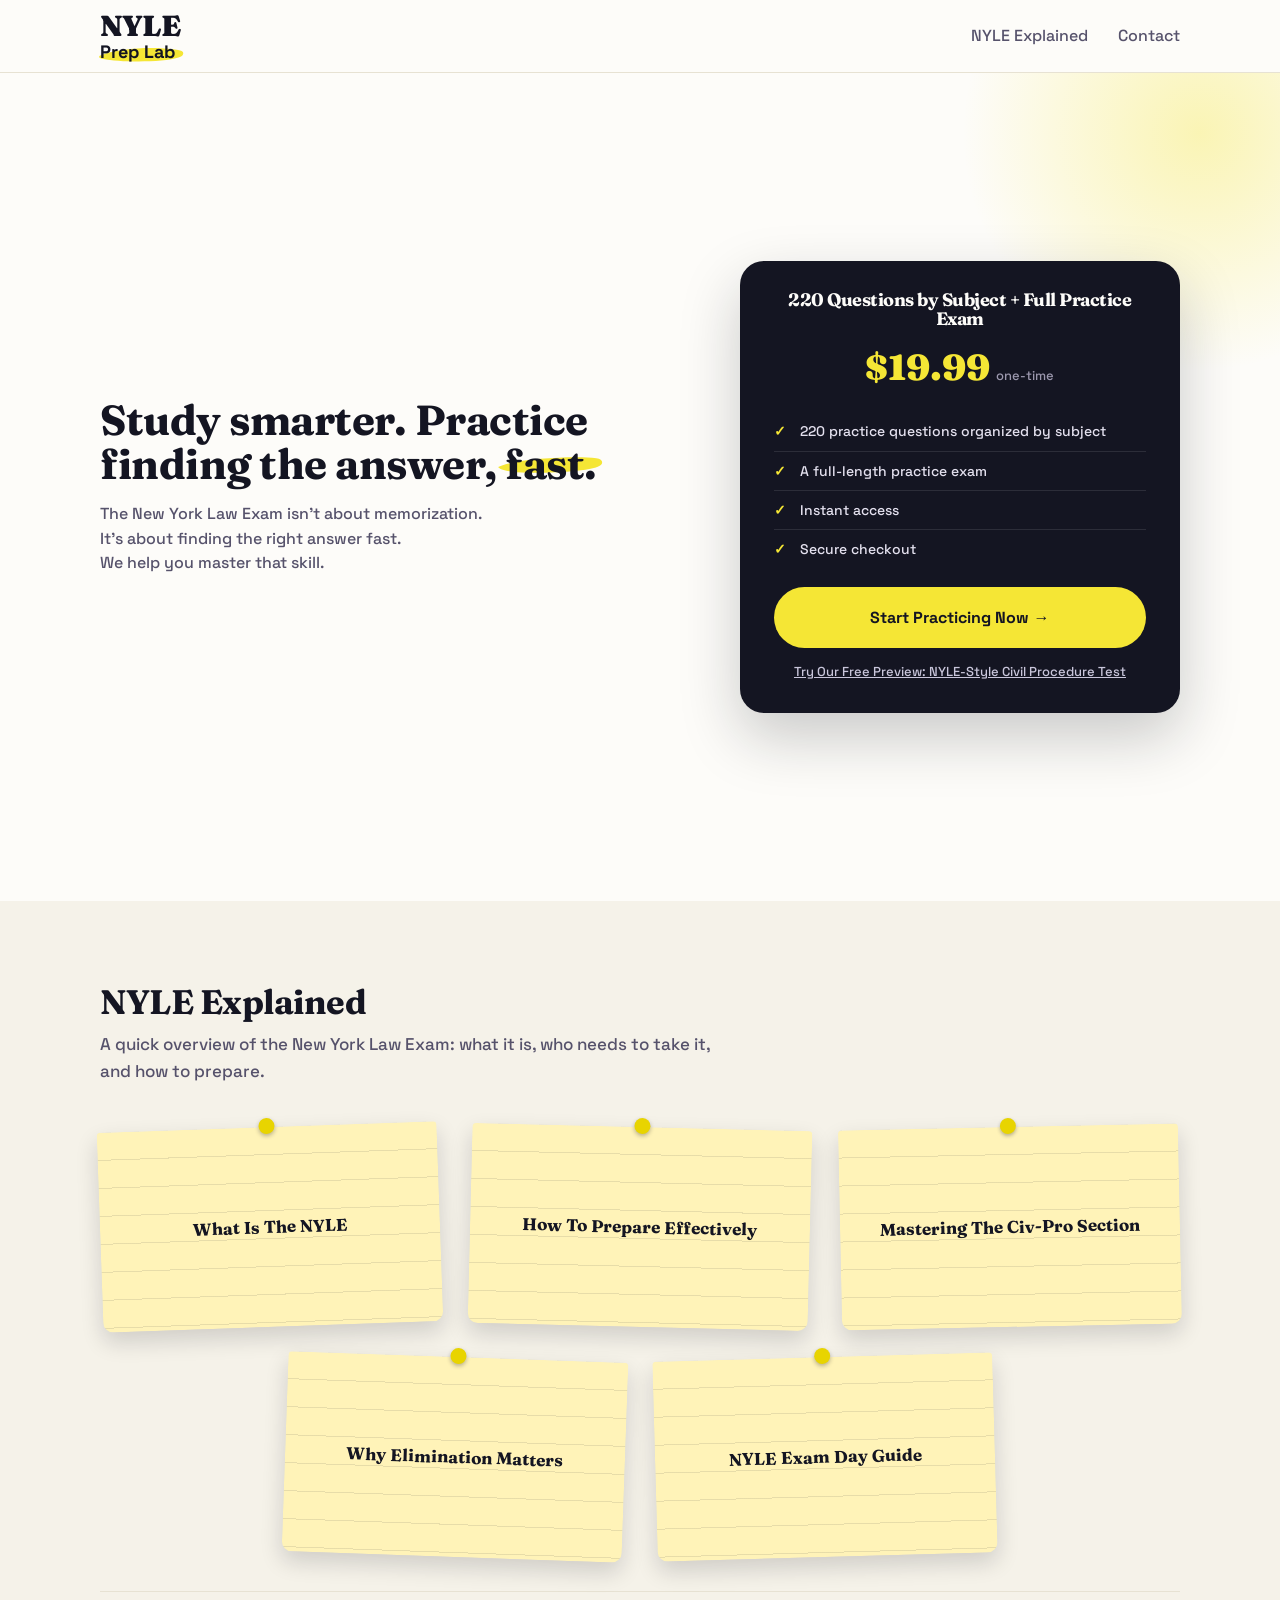
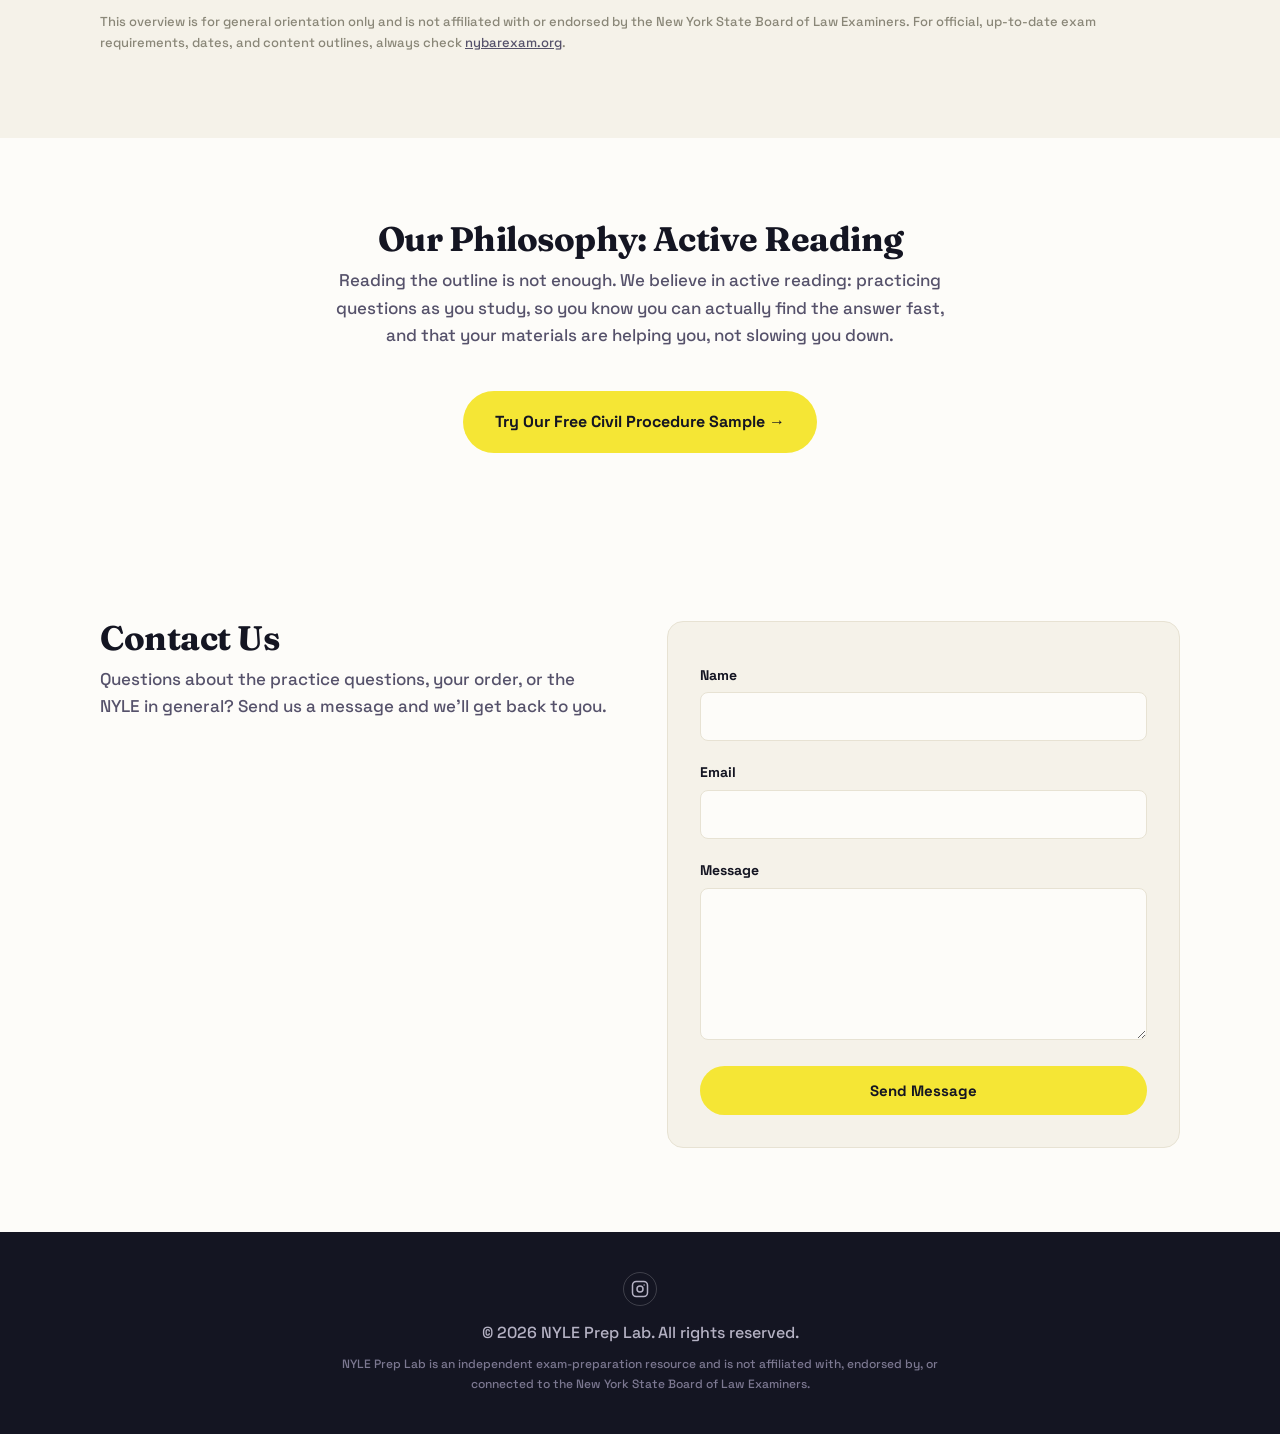
==== index.html @ 38f89b3c "Rework practice questions teaser copy around active reading philosophy Co-Authored-By: Claude Sonnet" ====
<!DOCTYPE html>
<html lang="en">
<head>
<!-- Google tag (gtag.js) -->
<script async src="https://www.googletagmanager.com/gtag/js?id=G-0J8TV4LNTQ"></script>
<script>
  window.dataLayer = window.dataLayer || [];
  function gtag(){dataLayer.push(arguments);}
  gtag('js', new Date());

  gtag('config', 'G-0J8TV4LNTQ');
</script>
<meta charset="UTF-8">
<meta name="viewport" content="width=device-width, initial-scale=1.0">
<title>NYLE Prep Lab | New York Law Exam Practice Questions</title>
<meta name="description" content="NYLE Prep Lab helps you pass the New York Law Exam (NYLE) with 220+ practice questions organized by subject, a full timed practice exam, and clear explanations for every answer.">
<link rel="canonical" href="https://nylepreplab.com/">

<!-- Open Graph -->
<meta property="og:type" content="website">
<meta property="og:title" content="NYLE Prep Lab | New York Law Exam Practice Questions">
<meta property="og:description" content="220+ NYLE practice questions organized by subject, plus a full timed practice exam. Instant access, lifetime updates.">
<meta property="og:url" content="https://nylepreplab.com/">
<meta property="og:image" content="https://nylepreplab.com/assets/brand/instagram-profile.png">

<link rel="icon" type="image/png" href="assets/brand/favicon-512.png">

<link rel="stylesheet" href="css/style.css?v=3">

<script type="application/ld+json">
{
  "@context": "https://schema.org",
  "@type": "Product",
  "name": "NYLE Prep Lab — 220 Questions by Subject + Full Practice Exam",
  "description": "220+ New York Law Exam (NYLE) practice questions organized by subject, plus a full-length timed practice exam with explanations.",
  "brand": { "@type": "Brand", "name": "NYLE Prep Lab" },
  "offers": {
    "@type": "Offer",
    "priceCurrency": "USD",
    "price": "19.99",
    "availability": "https://schema.org/InStock",
    "url": "https://payhip.com/b/jAn7y"
  }
}
</script>
</head>
<body>

<header class="site-header">
  <div class="container nav-inner">
    <a href="#top" class="brand">
      <span class="brand-nyle">NYLE</span>
      <span class="brand-prep-wrap">
        <svg class="brand-highlight" width="92" height="26" viewBox="0 0 56 16" aria-hidden="true">
          <path d="M2,9 C14,4 40,3 52,6 C54,6.5 54,9 51,10 C40,13.5 14,13 4,11 C2,10.5 1,10 2,9 Z" fill="#F5E635"/>
        </svg>
        <span class="brand-prep">Prep Lab</span>
      </span>
    </a>
    <nav class="main-nav" id="mainNav">
      <a href="#nyle-explained">NYLE Explained</a>
      <a href="#contact">Contact</a>
    </nav>
    <button class="nav-toggle" id="navToggle" aria-label="Toggle menu" aria-expanded="false">
      <span></span><span></span><span></span>
    </button>
  </div>
</header>

<main id="top">

  <!-- HERO + PRICING -->
  <section class="hero">
    <div class="container hero-grid">
      <div class="hero-copy">
        <h1>Study smarter. Practice finding the answer,
          <span class="hl-wrap">
            <svg class="hl-svg" viewBox="0 0 340 66" aria-hidden="true"><path d="M4,48 C60,20 250,12 314,20 C332,22 336,32 330,40 C314,60 180,68 96,66 C50,65 8,58 4,48 Z" fill="#F5E635" opacity="1"/></svg>
            <span class="hl-text">fast.</span>
          </span>
        </h1>
        <p class="hero-sub">The New York Law Exam isn&rsquo;t about memorization.<br>
          It&rsquo;s about finding the right answer fast.<br>
          We help you master that skill.</p>
      </div>

      <div class="pricing-card">
        <div class="pricing-header">
          <h3>220 Questions by Subject + Full Practice Exam</h3>
          <div class="price"><span class="price-amount">$19.99</span><span class="price-note">one-time</span></div>
        </div>
        <ul class="pricing-features">
          <li>220 practice questions organized by subject</li>
          <li>A full-length practice exam</li>
          <li>Instant access</li>
          <li>Secure checkout</li>
        </ul>
        <a href="https://payhip.com/order?link=jAn7y" target="_blank" rel="noopener" class="btn btn-primary btn-lg btn-block">Start Practicing Now &rarr;</a>
        <a href="https://payhip.com/order?link=jAn7y&free_preview_mode=1" target="_blank" rel="noopener" class="pricing-preview-link">Try Our Free Preview: NYLE-Style Civil Procedure Test</a>
      </div>
    </div>
  </section>

  <!-- NYLE EXPLAINED -->
  <section id="nyle-explained" class="section section-alt">
    <div class="container">
      <h2>NYLE Explained</h2>
      <p class="section-lead">A quick overview of the New York Law Exam: what it is, who needs to take it, and how to prepare.</p>

      <div class="sticky-notes-grid">
        <a href="nyle-registration.html" class="sticky-note"><span class="sticky-note-text">What Is The NYLE</span></a>
        <a href="nyle-study-strategy.html" class="sticky-note"><span class="sticky-note-text">How To Prepare Effectively</span></a>
        <a href="nyle-civil-procedure.html" class="sticky-note"><span class="sticky-note-text">Mastering The Civ-Pro Section</span></a>
        <a href="nyle-elimination-strategy.html" class="sticky-note"><span class="sticky-note-text">Why Elimination Matters</span></a>
        <a href="nyle-exam-day-guide.html" class="sticky-note"><span class="sticky-note-text">NYLE Exam Day Guide</span></a>
      </div>

      <p class="explain-disclaimer">This overview is for general orientation only and is not affiliated with or endorsed by the New York State Board of Law Examiners. For official, up-to-date exam requirements, dates, and content outlines, always check <a href="https://www.nybarexam.org/" target="_blank" rel="noopener">nybarexam.org</a>.</p>
    </div>
  </section>

  <!-- PRACTICE QUESTIONS TEASER -->
  <section id="practice" class="section">
    <div class="container practice-teaser">
      <h2>Our Philosophy: Active Reading</h2>
      <p class="section-lead">Reading the outline is not enough. We believe in active reading: practicing questions as you study, so you know you can actually find the answer fast, and that your materials are helping you, not slowing you down.</p>
      <a href="nyle-civil-procedure-practice-questions.html" class="btn btn-primary btn-lg">Try Our Free Civil Procedure Sample &rarr;</a>
    </div>
  </section>

  <!-- CONTACT -->
  <section id="contact" class="section">
    <div class="container contact-inner">
      <div>
        <h2>Contact Us</h2>
        <p class="section-lead">Questions about the practice questions, your order, or the NYLE in general? Send us a message and we'll get back to you.</p>
      </div>

      <form id="contactForm" class="contact-form" action="https://formspree.io/f/xvkgvvov" method="POST">
        <input type="hidden" name="_subject" value="New message from NYLE Prep Lab website">
        <label for="name">Name</label>
        <input type="text" id="name" name="name" required>

        <label for="email">Email</label>
        <input type="email" id="email" name="email" required>

        <label for="message">Message</label>
        <textarea id="message" name="message" rows="5" required></textarea>

        <button type="submit" class="btn btn-primary btn-block">Send Message</button>
        <p id="formStatus" class="form-status" hidden></p>
      </form>
    </div>
  </section>

</main>

<footer class="site-footer">
  <div class="container footer-inner">
    <a href="https://www.instagram.com/nylepreplab/" target="_blank" rel="noopener" class="footer-social" aria-label="NYLE Prep Lab on Instagram">
      <svg width="18" height="18" viewBox="0 0 24 24" fill="none" stroke="currentColor" stroke-width="2" stroke-linecap="round" stroke-linejoin="round">
        <rect x="2" y="2" width="20" height="20" rx="5"/>
        <circle cx="12" cy="12" r="4"/>
        <circle cx="17.5" cy="6.5" r="1" fill="currentColor" stroke="none"/>
      </svg>
    </a>
    <p>&copy; <span id="year"></span> NYLE Prep Lab. All rights reserved.</p>
    <p class="footer-disclaimer">NYLE Prep Lab is an independent exam-preparation resource and is not affiliated with, endorsed by, or connected to the New York State Board of Law Examiners.</p>
  </div>
</footer>

<script src="js/main.js?v=3"></script>
</body>
</html>
---- css/style.css ----
@font-face {
  font-family: 'Fraunces';
  font-weight: 600 900;
  font-style: normal;
  font-display: swap;
  src: url('../assets/brand/FrauncesCompact.woff2') format('woff2');
}
@font-face {
  font-family: 'Space Grotesk';
  font-weight: 500 700;
  font-style: normal;
  font-display: swap;
  src: url('../assets/brand/SpaceGrotesk.woff2') format('woff2');
}

:root {
  --ink: #141522;
  --ink-soft: #56526B;
  --ink-faint: #8A8778;
  --cream: #FDFCF9;
  --cream-deep: #F5F2E9;
  --amber: #F5E635;
  --amber-deep: #E8D400;
  --border: #E7E2D3;
  --radius: 16px;
  --max-width: 1120px;
}

* { margin: 0; padding: 0; box-sizing: border-box; }

html { scroll-behavior: smooth; }

body {
  font-family: 'Space Grotesk', -apple-system, BlinkMacSystemFont, sans-serif;
  font-weight: 500;
  color: var(--ink);
  background: var(--cream);
  line-height: 1.6;
}

.container {
  max-width: var(--max-width);
  margin: 0 auto;
  padding: 0 20px;
}

h1, h2, h3 {
  font-family: 'Fraunces', serif;
  font-weight: 700;
  color: var(--ink);
  line-height: 1.05;
  letter-spacing: -0.5px;
}
h2 { font-size: 34px; margin-bottom: 10px; }
h3 { font-size: 19px; margin-bottom: 10px; font-weight: 700; }

a { color: var(--ink); text-decoration: none; }

/* ---------- Highlighter accent ---------- */
.hl-wrap { position: relative; display: inline-block; }
.hl-svg { position: absolute; left: -8px; right: -8px; top: -4px; width: calc(100% + 16px); height: 110%; z-index: 1; }
.hl-text { position: relative; z-index: 2; }

/* ---------- Buttons ---------- */
.btn {
  display: inline-block;
  padding: 13px 24px;
  border-radius: 999px;
  font-family: 'Space Grotesk', sans-serif;
  font-weight: 700;
  font-size: 15px;
  cursor: pointer;
  border: 2px solid transparent;
  text-decoration: none !important;
}
.btn-primary { background: var(--amber); color: var(--ink); }
.btn-primary:hover { background: var(--amber-deep); }
.btn-ghost { background: transparent; color: var(--ink); border-color: var(--ink); }
.btn-ghost:hover { background: var(--ink); color: var(--cream); }
.btn-lg { padding: 16px 30px; font-size: 16px; }
.btn-block { display: block; width: 100%; text-align: center; }

/* ---------- Header ---------- */
.site-header {
  position: sticky;
  top: 0;
  background: rgba(253, 252, 249, 0.9);
  backdrop-filter: blur(8px);
  border-bottom: 1px solid var(--border);
  z-index: 100;
}
.nav-inner {
  display: flex;
  align-items: center;
  justify-content: space-between;
  height: 72px;
  gap: 20px;
}
.brand { display: flex; flex-direction: column; align-items: flex-start; line-height: 1; gap: 3px; }
.brand-nyle {
  font-family: 'Fraunces', serif;
  font-weight: 900;
  font-size: 29px;
  letter-spacing: -0.5px;
  color: var(--ink);
}
.brand-prep-wrap { position: relative; display: inline-block; }
.brand-highlight { position: absolute; left: -4px; bottom: -6px; z-index: 1; }
.brand-prep {
  font-family: 'Space Grotesk', sans-serif;
  font-weight: 700;
  font-size: 18px;
  color: var(--ink);
  position: relative;
  z-index: 2;
}
.main-nav {
  display: flex;
  gap: 30px;
  margin-left: auto;
}
.main-nav a { font-weight: 500; color: var(--ink-soft); }
.main-nav a:hover { color: var(--ink); }
.nav-toggle {
  display: none;
  flex-direction: column;
  gap: 5px;
  background: none;
  border: none;
  cursor: pointer;
  padding: 6px;
}
.nav-toggle span { width: 24px; height: 2px; background: var(--ink); display: block; }

/* ---------- Hero ---------- */
.hero {
  min-height: calc(100vh - 72px);
  display: flex;
  align-items: center;
  padding: 32px 0;
  position: relative;
  overflow: hidden;
}
.hero::before {
  content: "";
  position: absolute;
  top: -180px;
  right: -160px;
  width: 480px;
  height: 480px;
  border-radius: 50%;
  background: radial-gradient(circle, rgba(245,230,53,0.35) 0%, rgba(245,230,53,0) 70%);
  pointer-events: none;
}
.hero > .container {
  width: 100%;
}
.hero-grid {
  display: grid;
  grid-template-columns: 1.05fr 0.95fr;
  gap: 56px;
  align-items: center;
  position: relative;
}
.hero h1 {
  font-size: 42px;
  margin: 0 0 16px;
}
.hero-sub {
  color: var(--ink-soft);
  font-size: 16px;
  line-height: 1.55;
  max-width: 480px;
}

/* ---------- Sections ---------- */
.section { padding: 84px 0; }
.section-alt { background: var(--cream-deep); }
.section-lead {
  color: var(--ink-soft);
  font-size: 17px;
  max-width: 640px;
  margin-bottom: 42px;
}

/* ---------- NYLE Explained: sticky notes ---------- */
.sticky-notes-grid {
  display: flex;
  flex-wrap: wrap;
  justify-content: center;
  gap: 30px;
  margin-bottom: 8px;
}
.sticky-note {
  display: flex;
  align-items: center;
  justify-content: center;
  text-align: center;
  flex: 0 1 340px;
  max-width: 340px;
  min-height: 200px;
  padding: 30px 22px;
  border-radius: 4px 4px 10px 10px;
  background-color: #FFF3B8;
  background-image: repeating-linear-gradient(
    to bottom,
    transparent 0,
    transparent 27px,
    rgba(20, 21, 34, 0.1) 27px,
    rgba(20, 21, 34, 0.1) 28px
  );
  box-shadow: 0 10px 22px rgba(20, 21, 34, 0.16);
  position: relative;
  transition: transform 0.15s ease, box-shadow 0.15s ease;
}
.sticky-note::before {
  content: "";
  position: absolute;
  top: -9px;
  left: 50%;
  transform: translateX(-50%);
  width: 16px;
  height: 16px;
  border-radius: 50%;
  background: var(--amber-deep);
  box-shadow: 0 2px 4px rgba(20, 21, 34, 0.3);
}
.sticky-note:nth-child(1) { transform: rotate(-2deg); }
.sticky-note:nth-child(2) { transform: rotate(1.4deg); }
.sticky-note:nth-child(3) { transform: rotate(-1.2deg); }
.sticky-note:nth-child(4) { transform: rotate(2deg); }
.sticky-note:nth-child(5) { transform: rotate(-1.6deg); }
.sticky-note:hover {
  transform: translateY(-4px) rotate(0deg);
  box-shadow: 0 16px 30px rgba(20, 21, 34, 0.22);
}
.sticky-note-text {
  font-family: 'Fraunces', serif;
  font-weight: 700;
  font-size: 17px;
  line-height: 1.35;
  color: var(--ink);
  position: relative;
  z-index: 2;
}
.explain-disclaimer {
  margin-top: 34px;
  font-size: 13px;
  color: var(--ink-faint);
  border-top: 1px solid var(--border);
  padding-top: 20px;
}
.explain-disclaimer a { color: var(--ink-soft); text-decoration: underline; }

/* ---------- Pricing ---------- */
.pricing-card {
  max-width: 440px;
  margin: 0 0 0 auto;
  background: var(--ink);
  color: var(--cream);
  border-radius: 24px;
  padding: 30px 34px;
  box-shadow: 0 24px 60px rgba(20, 21, 34, 0.22);
}
.pricing-header { text-align: center; margin-bottom: 16px; }
.pricing-header h3 { color: var(--cream); font-size: 18px; }
.price { margin-top: 8px; }
.price-amount { font-family: 'Fraunces', serif; font-weight: 900; font-size: 36px; color: var(--amber); }
.price-note { color: #9C98AE; margin-left: 6px; font-size: 13px; }
.pricing-features { list-style: none; margin-bottom: 18px; }
.pricing-features li {
  padding: 8px 0 8px 26px;
  position: relative;
  border-bottom: 1px solid rgba(255,255,255,0.1);
  color: #E4E1EF;
  font-size: 14px;
}
.pricing-features li:last-child { border-bottom: none; }
.pricing-features li::before {
  content: "\2713";
  position: absolute;
  left: 0;
  color: var(--amber);
  font-weight: 700;
}
.pricing-note { text-align: center; color: #9C98AE; font-size: 12px; margin-top: 12px; }
.pricing-preview-link { display: block; text-align: center; color: #C9C6DB; font-size: 13px; margin-top: 14px; text-decoration: underline; }
.pricing-preview-link:hover { color: var(--amber); }

/* ---------- Contact ---------- */
.contact-inner {
  display: grid;
  grid-template-columns: 1fr 1fr;
  gap: 54px;
  align-items: start;
}
.contact-alt { margin-top: 16px; color: var(--ink-soft); }
.contact-alt a { text-decoration: underline; }
.contact-form {
  display: flex;
  flex-direction: column;
  gap: 6px;
  background: var(--cream-deep);
  padding: 32px;
  border-radius: var(--radius);
  border: 1px solid var(--border);
}
.contact-form label { font-weight: 700; font-size: 14px; margin-top: 10px; }
.contact-form input,
.contact-form textarea {
  padding: 11px 14px;
  border: 1.5px solid var(--border);
  border-radius: 8px;
  font: inherit;
  margin-bottom: 4px;
  background: var(--cream);
  color: var(--ink);
}
.contact-form input:focus,
.contact-form textarea:focus {
  outline: none;
  border-color: var(--amber-deep);
}
.contact-form button { margin-top: 16px; }
.form-status { margin-top: 12px; font-size: 14px; padding: 10px; border-radius: 8px; }
.form-status.success { background: #E9F7E5; color: #23522A; }
.form-status.error { background: #FBEAEA; color: #7A2626; }

/* ---------- Footer ---------- */
.site-footer { background: var(--ink); color: #B5B2C4; padding: 40px 0; text-align: center; }
.footer-social {
  display: inline-flex;
  align-items: center;
  justify-content: center;
  width: 34px;
  height: 34px;
  border-radius: 50%;
  color: #B5B2C4;
  border: 1px solid rgba(255,255,255,0.18);
  margin-bottom: 14px;
}
.footer-social:hover { color: var(--amber); border-color: var(--amber); }
.footer-disclaimer {
  font-size: 12px;
  color: #7C7891;
  margin-top: 10px;
  max-width: 600px;
  margin-left: auto;
  margin-right: auto;
}

/* ---------- Responsive ---------- */
@media (max-width: 900px) {
  .hero-grid { grid-template-columns: 1fr; text-align: center; }
  .hero h1 { margin-left: auto; margin-right: auto; }
  .hero-sub { max-width: 520px; margin-left: auto; margin-right: auto; }
  .pricing-card { margin: 0 auto; }
}

@media (max-width: 800px) {
  .sticky-note { flex-basis: 300px; max-width: 300px; }
  .contact-inner { grid-template-columns: 1fr; }
  .hero h1 { font-size: 38px; }
}

@media (max-width: 480px) {
  .sticky-note { flex-basis: 100%; max-width: 100%; }
}

@media (max-width: 680px) {
  .main-nav {
    position: absolute;
    top: 72px;
    left: 0;
    right: 0;
    background: var(--cream);
    border-bottom: 1px solid var(--border);
    flex-direction: column;
    padding: 16px 20px;
    display: none;
    gap: 14px;
  }
  .main-nav.open { display: flex; }
  .nav-toggle { display: flex; }
  .hero { padding: 40px 0 48px; }
  .hero h1 { font-size: 32px; margin-bottom: 14px; }
  .hero-sub { font-size: 15.5px; line-height: 1.5; max-width: 100%; }
  .section { padding: 56px 0; }
  .pricing-card { padding: 30px 26px; }
  .pricing-header { margin-bottom: 16px; }
  .pricing-header h3 { font-size: 17px; }
  .price-amount { font-size: 34px; }
  .pricing-features { margin-bottom: 20px; }
  .pricing-features li { padding: 9px 0 9px 26px; font-size: 14px; }
}

/* ---------- Article pages ---------- */
.article-back {
  display: inline-block;
  font-size: 14px;
  font-weight: 700;
  color: var(--ink-soft);
  margin-bottom: 20px;
}
.article-back:hover { color: var(--ink); }
.article-shell { max-width: 720px; margin: 0 auto; }
.article-shell h1 {
  font-size: 38px;
  margin-bottom: 18px;
}
.article-lead {
  font-size: 18px;
  color: var(--ink-soft);
  margin-bottom: 8px;
}
.article-shell h2 {
  font-size: 25px;
  margin-top: 42px;
  margin-bottom: 14px;
}
.article-shell h3 {
  font-size: 19px;
  margin-top: 28px;
  margin-bottom: 10px;
}
.article-shell p {
  margin-bottom: 16px;
  line-height: 1.7;
}
.article-shell ul,
.article-shell ol {
  margin: 0 0 20px;
  padding-left: 22px;
  line-height: 1.7;
}
.article-shell li { margin-bottom: 8px; }
.article-shell strong { color: var(--ink); }
.article-checklist {
  background: var(--cream-deep);
  border: 1px solid var(--border);
  border-radius: var(--radius);
  padding: 24px 28px;
  margin: 24px 0 32px;
  list-style: none;
}
.article-checklist li { padding-left: 0; }
.article-table-wrap {
  overflow-x: auto;
  margin: 0 0 24px;
}
.article-table {
  width: 100%;
  border-collapse: collapse;
  font-size: 15px;
}
.article-table th,
.article-table td {
  text-align: left;
  padding: 10px 16px;
  border-bottom: 1px solid var(--border);
}
.article-table th {
  font-family: 'Space Grotesk', sans-serif;
  font-weight: 700;
  color: var(--ink);
  background: var(--cream-deep);
}
.article-table td { color: var(--ink-soft); }
.article-cta {
  background: var(--ink);
  color: var(--cream);
  border-radius: var(--radius);
  padding: 32px;
  text-align: center;
  margin: 48px 0 8px;
}
.article-cta p {
  color: var(--cream);
  font-family: 'Fraunces', serif;
  font-weight: 700;
  font-size: 20px;
  margin-bottom: 18px;
}

@media (max-width: 680px) {
  .article-shell h1 { font-size: 30px; }
  .article-shell h2 { font-size: 21px; }
}

/* ---------- Practice questions teaser (homepage) ---------- */
.practice-teaser { text-align: center; }
.practice-teaser .section-lead { margin-left: auto; margin-right: auto; }

/* ---------- Practice questions (quiz cards) ---------- */
.quiz-intro { margin-bottom: 8px; }
.quiz-card {
  background: var(--cream-deep);
  border: 1px solid var(--border);
  border-radius: var(--radius);
  padding: 28px 30px;
  margin-bottom: 24px;
}
.quiz-number {
  display: inline-block;
  font-family: 'Space Grotesk', sans-serif;
  font-weight: 700;
  font-size: 12px;
  letter-spacing: 0.4px;
  text-transform: uppercase;
  color: var(--ink);
  background: var(--amber);
  padding: 4px 12px;
  border-radius: 999px;
  margin-bottom: 16px;
}
.quiz-prompt { line-height: 1.7; margin-bottom: 18px; }
.quiz-prompt p { margin-bottom: 12px; }
.quiz-prompt p:last-child { margin-bottom: 0; }
.quiz-choices { list-style: none; padding: 0; margin: 0 0 18px; counter-reset: choice; }
.quiz-choices li {
  position: relative;
  padding: 10px 14px 10px 42px;
  margin-bottom: 8px;
  background: var(--cream);
  border: 1px solid var(--border);
  border-radius: 10px;
  line-height: 1.55;
  counter-increment: choice;
}
.quiz-choices li::before {
  content: counter(choice, upper-alpha) ".";
  position: absolute;
  left: 14px;
  top: 10px;
  font-family: 'Fraunces', serif;
  font-weight: 700;
  color: var(--ink-soft);
}
.quiz-reveal summary {
  cursor: pointer;
  list-style: none;
  display: inline-block;
  font-family: 'Space Grotesk', sans-serif;
  font-weight: 700;
  font-size: 14px;
  color: var(--ink);
  border: 2px solid var(--ink);
  border-radius: 999px;
  padding: 9px 20px;
}
.quiz-reveal summary::-webkit-details-marker { display: none; }
.quiz-reveal summary::marker { content: ""; }
.quiz-reveal summary:hover { background: var(--ink); color: var(--cream); }
.quiz-reveal[open] summary { background: var(--ink); color: var(--cream); margin-bottom: 18px; }
.quiz-answer-box {
  border-top: 1px dashed var(--border);
  padding-top: 18px;
  margin-top: 4px;
}
.quiz-answer-box p { margin-bottom: 10px; line-height: 1.7; }
.quiz-answer-box p:last-child { margin-bottom: 0; }
.quiz-correct-letter {
  display: inline-block;
  background: var(--amber);
  padding: 1px 10px;
  border-radius: 6px;
  font-weight: 700;
}

@media (max-width: 680px) {
  .quiz-card { padding: 22px 20px; }
}
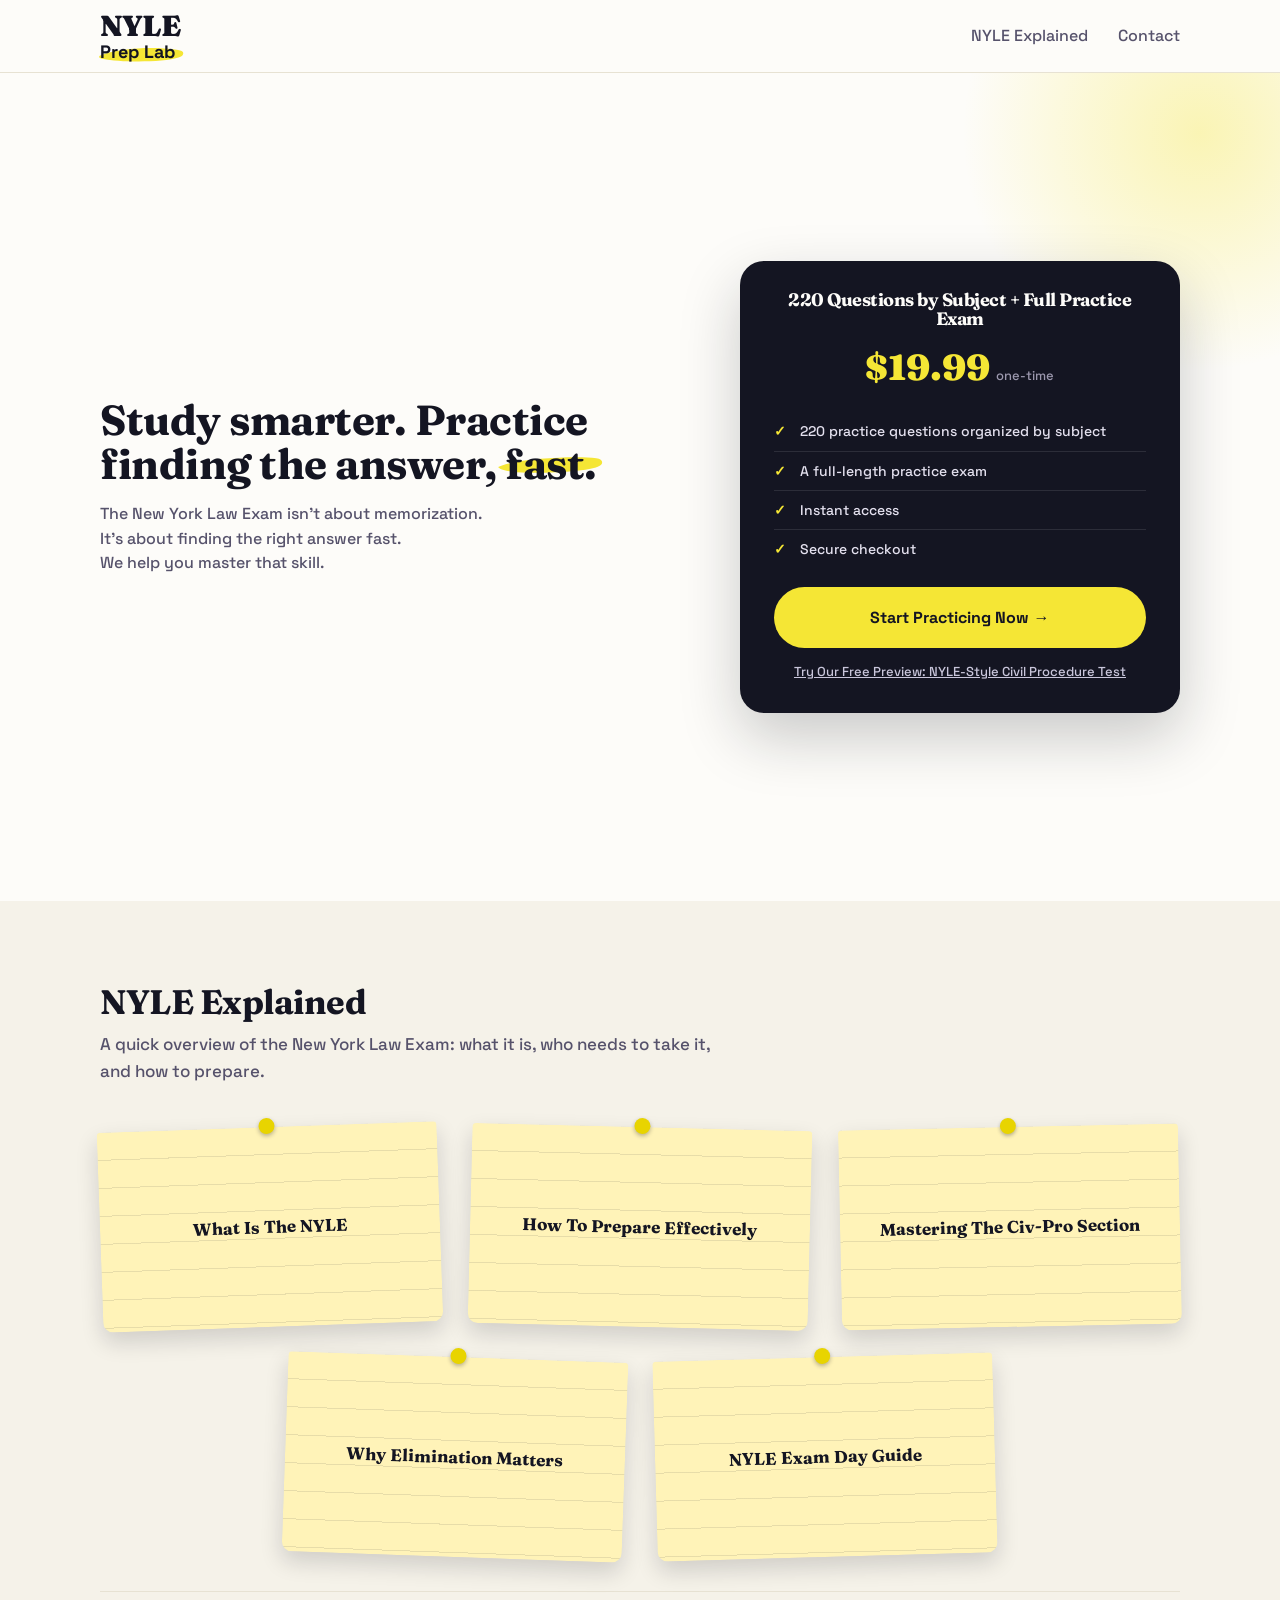
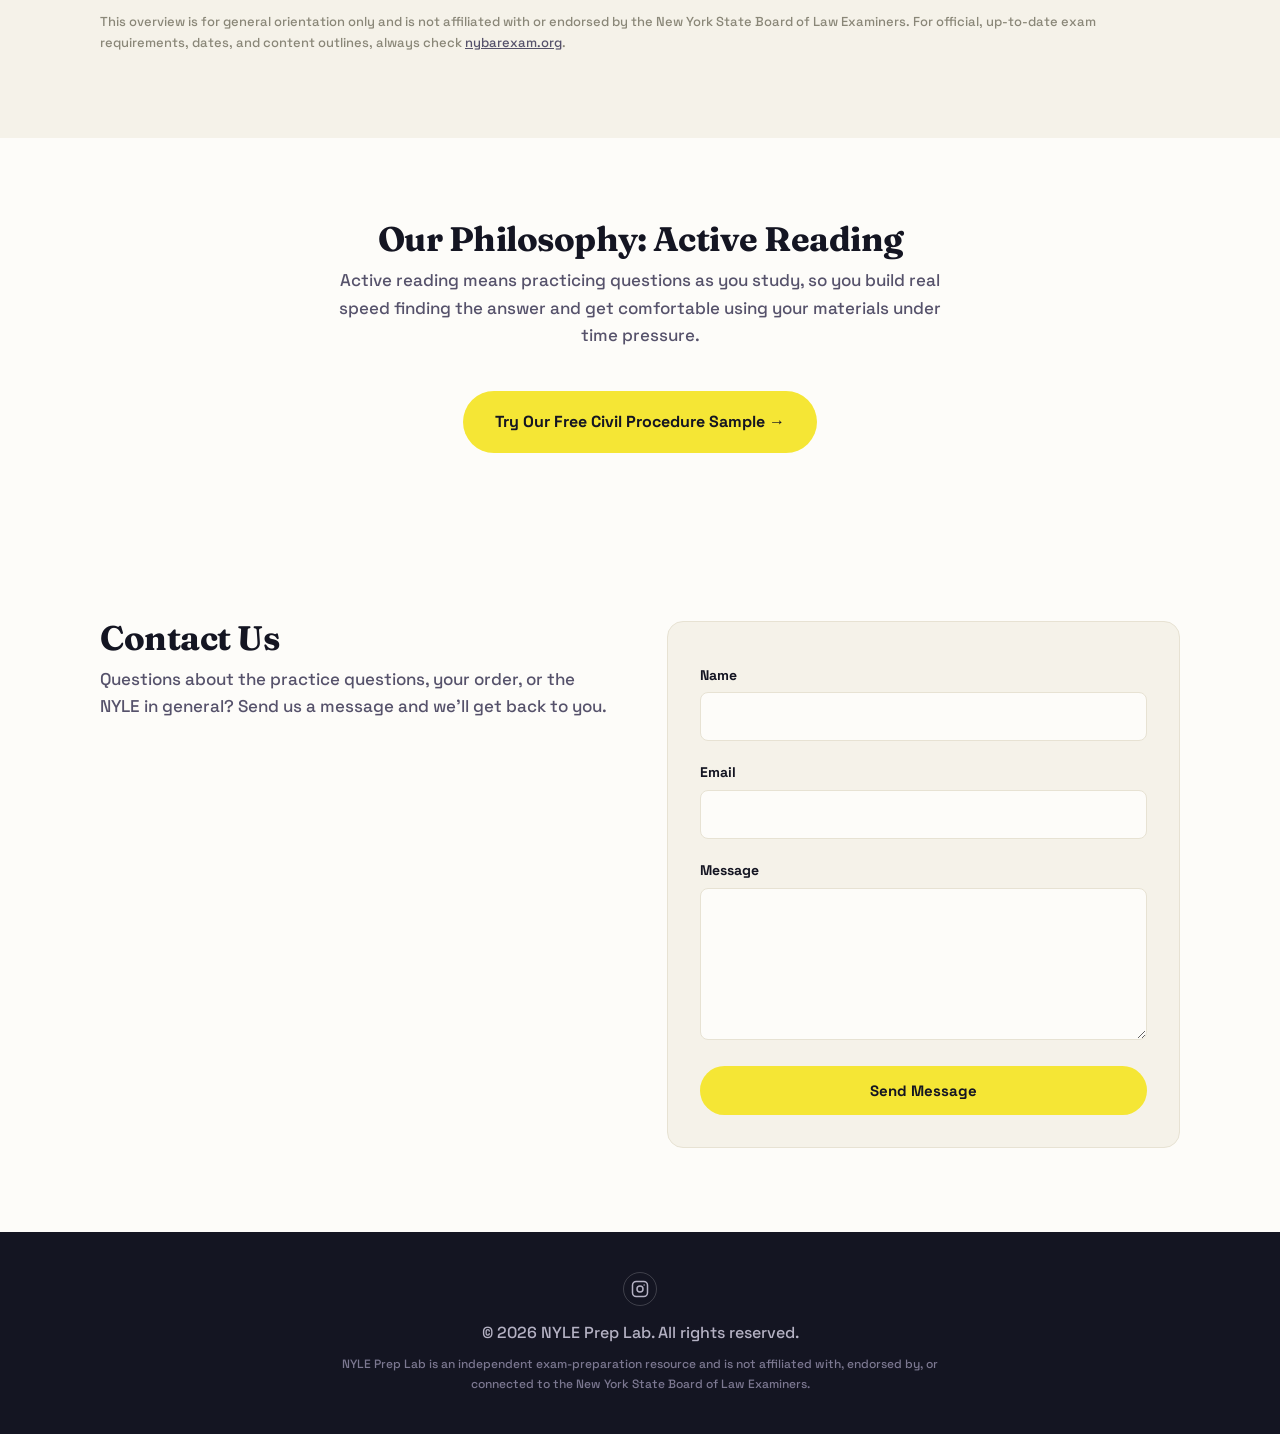
==== commit fc9543da: "Make practice teaser copy positive and avoid superiority claims Co-Authored-By: Claude Sonnet 5 <nor" ====
--- a/index.html
+++ b/index.html
@@ -123,7 +123,7 @@
   <section id="practice" class="section">
     <div class="container practice-teaser">
       <h2>Our Philosophy: Active Reading</h2>
-      <p class="section-lead">Reading the outline is not enough. We believe in active reading: practicing questions as you study, so you know you can actually find the answer fast, and that your materials are helping you, not slowing you down.</p>
+      <p class="section-lead">Active reading means practicing questions as you study, so you build real speed finding the answer and get comfortable using your materials under time pressure.</p>
       <a href="nyle-civil-procedure-practice-questions.html" class="btn btn-primary btn-lg">Try Our Free Civil Procedure Sample &rarr;</a>
     </div>
   </section>
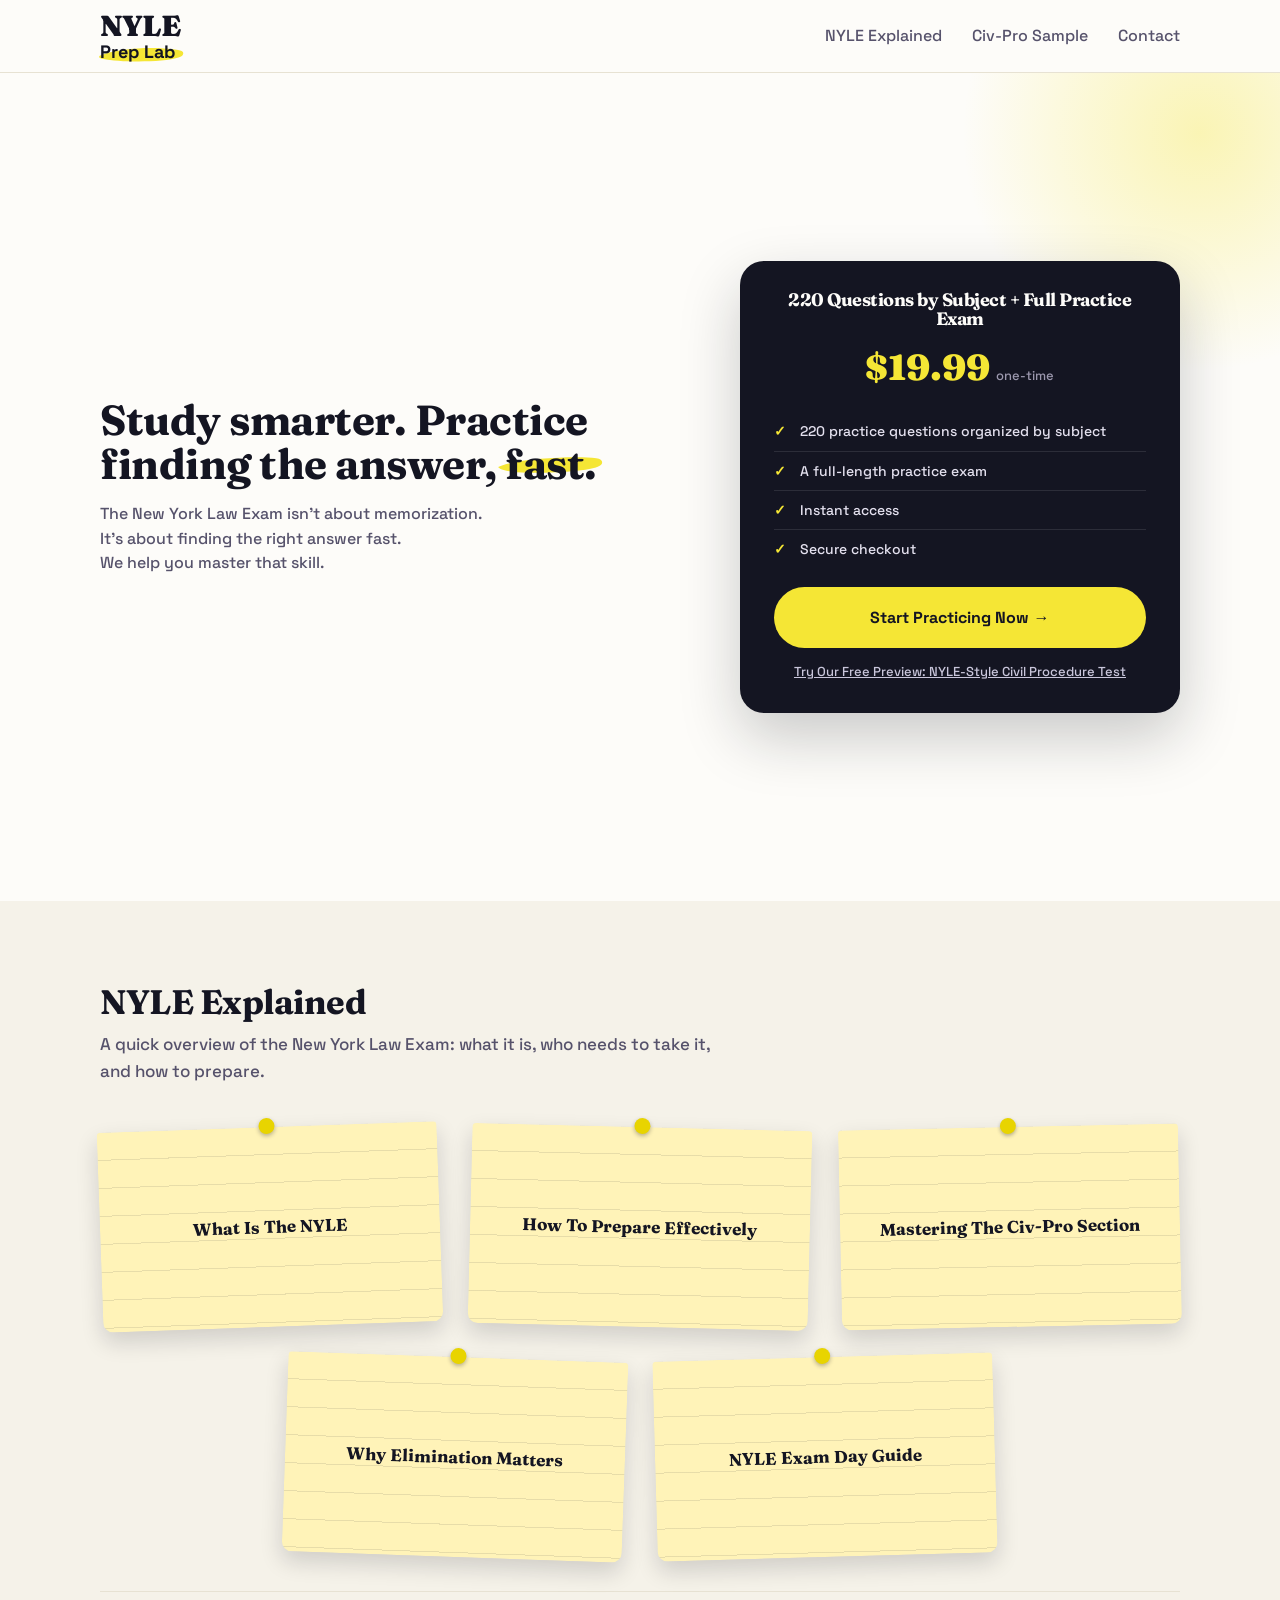
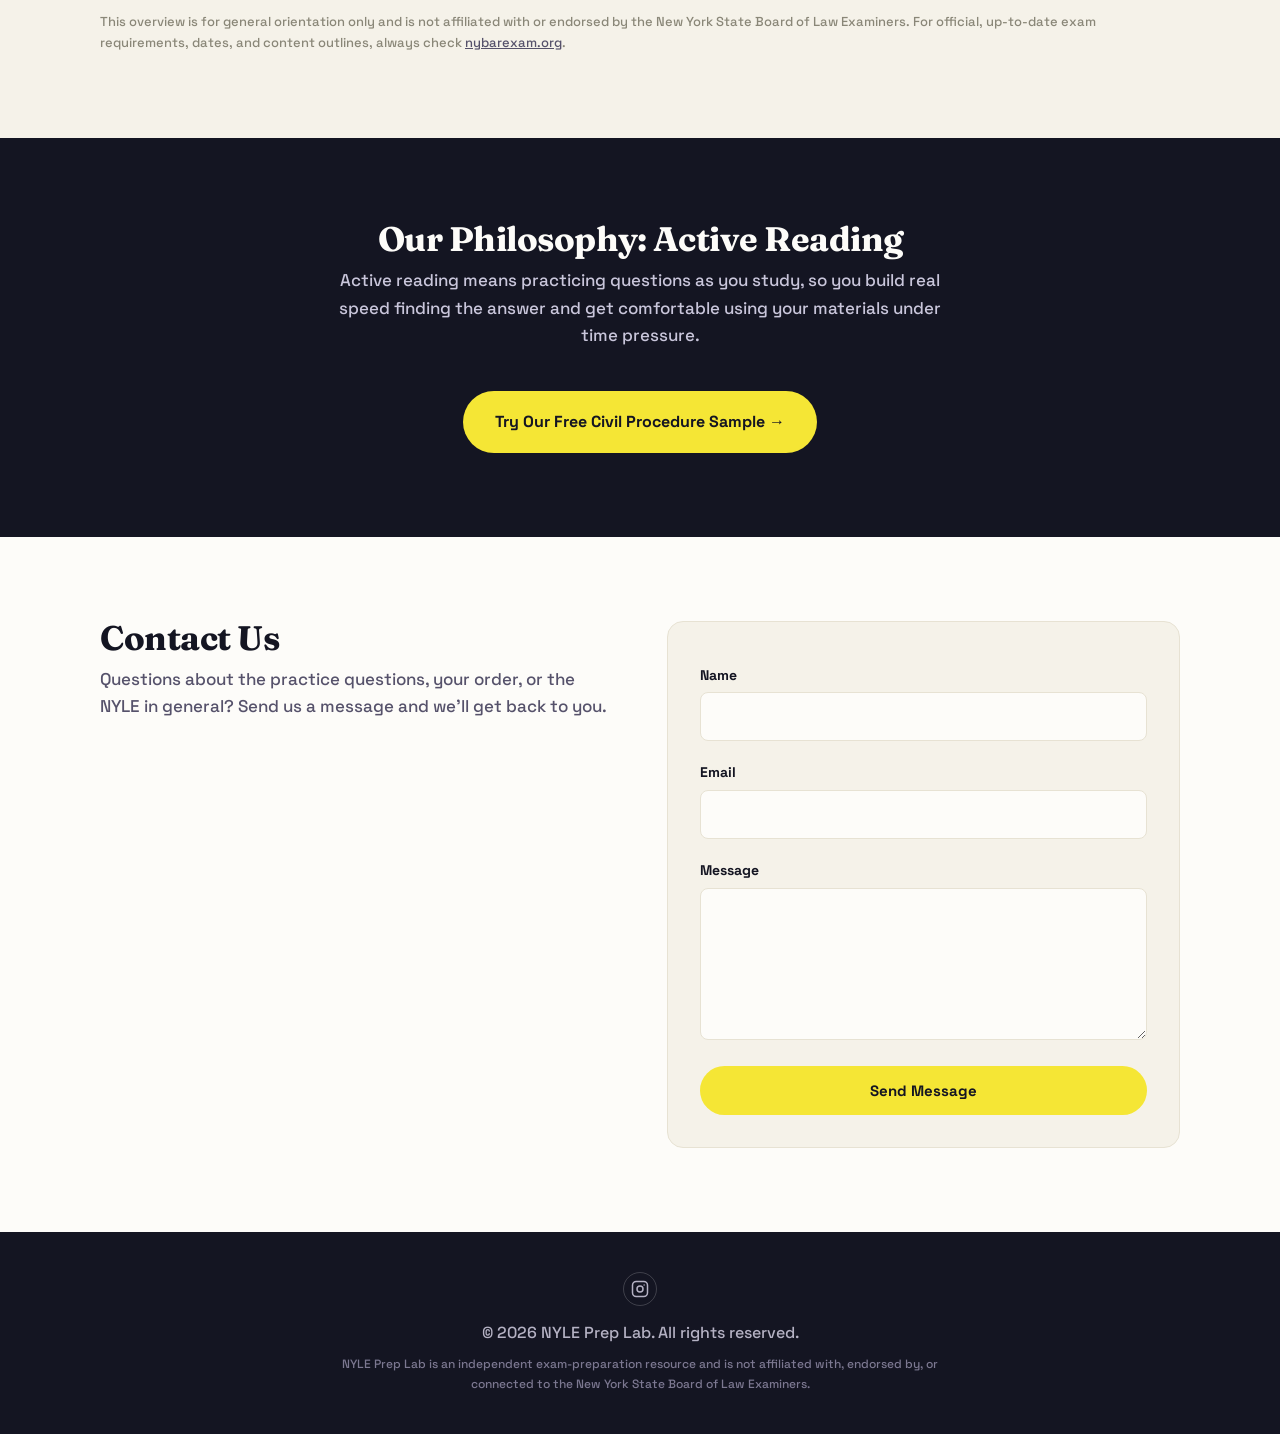
==== commit 387cbf0b: "Rebuild practice questions as interactive one-at-a-time quiz - Add "Civ-Pro Sample" link to header/f" ====
--- a/index.html
+++ b/index.html
@@ -25,7 +25,7 @@
 
 <link rel="icon" type="image/png" href="assets/brand/favicon-512.png">
 
-<link rel="stylesheet" href="css/style.css?v=3">
+<link rel="stylesheet" href="css/style.css?v=4">
 
 <script type="application/ld+json">
 {
@@ -59,6 +59,7 @@
     </a>
     <nav class="main-nav" id="mainNav">
       <a href="#nyle-explained">NYLE Explained</a>
+      <a href="nyle-civil-procedure-practice-questions.html">Civ-Pro Sample</a>
       <a href="#contact">Contact</a>
     </nav>
     <button class="nav-toggle" id="navToggle" aria-label="Toggle menu" aria-expanded="false">
@@ -120,7 +121,7 @@
   </section>
 
   <!-- PRACTICE QUESTIONS TEASER -->
-  <section id="practice" class="section">
+  <section id="practice" class="section section-dark">
     <div class="container practice-teaser">
       <h2>Our Philosophy: Active Reading</h2>
       <p class="section-lead">Active reading means practicing questions as you study, so you build real speed finding the answer and get comfortable using your materials under time pressure.</p>
@@ -169,6 +170,6 @@
   </div>
 </footer>
 
-<script src="js/main.js?v=3"></script>
+<script src="js/main.js?v=4"></script>
 </body>
 </html>
--- a/css/style.css
+++ b/css/style.css
@@ -490,75 +490,82 @@
 /* ---------- Practice questions teaser (homepage) ---------- */
 .practice-teaser { text-align: center; }
 .practice-teaser .section-lead { margin-left: auto; margin-right: auto; }
-
-/* ---------- Practice questions (quiz cards) ---------- */
-.quiz-intro { margin-bottom: 8px; }
-.quiz-card {
+.section-dark { background: var(--ink); }
+.section-dark h2 { color: var(--cream); }
+.section-dark .section-lead { color: #C9C6DB; }
+
+/* ---------- Practice questions (interactive quiz) ---------- */
+.quiz-page-section { padding: 8px 0 32px; }
+.quiz-page-section .article-back { margin-bottom: 6px; }
+.quiz-page-title { font-size: 19px; margin-bottom: 8px; }
+.quiz-app { max-width: 720px; margin: 0 auto; }
+.quiz-slide { display: none; }
+.quiz-slide.active {
+  display: flex;
+  flex-direction: column;
   background: var(--cream-deep);
   border: 1px solid var(--border);
   border-radius: var(--radius);
-  padding: 28px 30px;
-  margin-bottom: 24px;
-}
-.quiz-number {
-  display: inline-block;
+  padding: 14px 20px;
+}
+.quiz-progress {
   font-family: 'Space Grotesk', sans-serif;
   font-weight: 700;
-  font-size: 12px;
+  font-size: 11.5px;
   letter-spacing: 0.4px;
   text-transform: uppercase;
-  color: var(--ink);
-  background: var(--amber);
-  padding: 4px 12px;
-  border-radius: 999px;
-  margin-bottom: 16px;
-}
-.quiz-prompt { line-height: 1.7; margin-bottom: 18px; }
-.quiz-prompt p { margin-bottom: 12px; }
-.quiz-prompt p:last-child { margin-bottom: 0; }
-.quiz-choices { list-style: none; padding: 0; margin: 0 0 18px; counter-reset: choice; }
-.quiz-choices li {
-  position: relative;
-  padding: 10px 14px 10px 42px;
-  margin-bottom: 8px;
+  color: var(--ink-soft);
+  margin-bottom: 6px;
+}
+.quiz-prompt-scroll {
+  max-height: 100px;
+  overflow-y: auto;
+  padding-right: 8px;
+  margin-bottom: 10px;
+  font-size: 14px;
+  line-height: 1.45;
+}
+.quiz-prompt-scroll p { margin-bottom: 7px; }
+.quiz-prompt-scroll p:last-child { margin-bottom: 0; }
+.quiz-choices-list { display: flex; flex-direction: column; gap: 5px; }
+.quiz-choice {
+  display: flex;
+  align-items: flex-start;
+  gap: 10px;
+  width: 100%;
+  text-align: left;
   background: var(--cream);
-  border: 1px solid var(--border);
+  border: 1.5px solid var(--border);
   border-radius: 10px;
-  line-height: 1.55;
-  counter-increment: choice;
-}
-.quiz-choices li::before {
-  content: counter(choice, upper-alpha) ".";
-  position: absolute;
-  left: 14px;
-  top: 10px;
+  padding: 7px 12px;
+  font: inherit;
+  font-size: 13px;
+  line-height: 1.35;
+  color: var(--ink);
+  cursor: pointer;
+  transition: background 0.15s ease, border-color 0.15s ease;
+}
+.quiz-choice:hover { border-color: var(--ink); }
+.quiz-choices-list.answered .quiz-choice { cursor: default; pointer-events: none; }
+.quiz-choices-list.answered .quiz-choice:hover { border-color: var(--border); }
+.quiz-choice.is-correct { background: #E9F7E5; border-color: #23522A; }
+.quiz-choice.is-incorrect { background: #FBEAEA; border-color: #7A2626; }
+.quiz-choice-letter {
   font-family: 'Fraunces', serif;
   font-weight: 700;
   color: var(--ink-soft);
-}
-.quiz-reveal summary {
-  cursor: pointer;
-  list-style: none;
-  display: inline-block;
-  font-family: 'Space Grotesk', sans-serif;
-  font-weight: 700;
-  font-size: 14px;
-  color: var(--ink);
-  border: 2px solid var(--ink);
-  border-radius: 999px;
-  padding: 9px 20px;
-}
-.quiz-reveal summary::-webkit-details-marker { display: none; }
-.quiz-reveal summary::marker { content: ""; }
-.quiz-reveal summary:hover { background: var(--ink); color: var(--cream); }
-.quiz-reveal[open] summary { background: var(--ink); color: var(--cream); margin-bottom: 18px; }
-.quiz-answer-box {
+  flex-shrink: 0;
+}
+.quiz-feedback {
+  display: none;
   border-top: 1px dashed var(--border);
-  padding-top: 18px;
-  margin-top: 4px;
-}
-.quiz-answer-box p { margin-bottom: 10px; line-height: 1.7; }
-.quiz-answer-box p:last-child { margin-bottom: 0; }
+  margin-top: 6px;
+  padding-top: 6px;
+  max-height: 64px;
+  overflow-y: auto;
+}
+.quiz-slide.answered .quiz-feedback { display: block; }
+.quiz-feedback-answer { font-weight: 700; margin-bottom: 3px; font-size: 12.5px; }
 .quiz-correct-letter {
   display: inline-block;
   background: var(--amber);
@@ -566,7 +573,12 @@
   border-radius: 6px;
   font-weight: 700;
 }
+.quiz-feedback-explanation { color: var(--ink-soft); font-size: 12.5px; line-height: 1.4; margin: 0; }
+.quiz-next-btn { display: none; margin-top: 6px; align-self: flex-start; padding: 8px 18px; font-size: 13px; }
+.quiz-slide.answered .quiz-next-btn { display: inline-block; }
 
 @media (max-width: 680px) {
-  .quiz-card { padding: 22px 20px; }
-}
+  .quiz-slide.active { padding: 20px 18px; }
+  .quiz-prompt-scroll { max-height: none; overflow-y: visible; }
+  .quiz-feedback { max-height: none; overflow-y: visible; }
+}
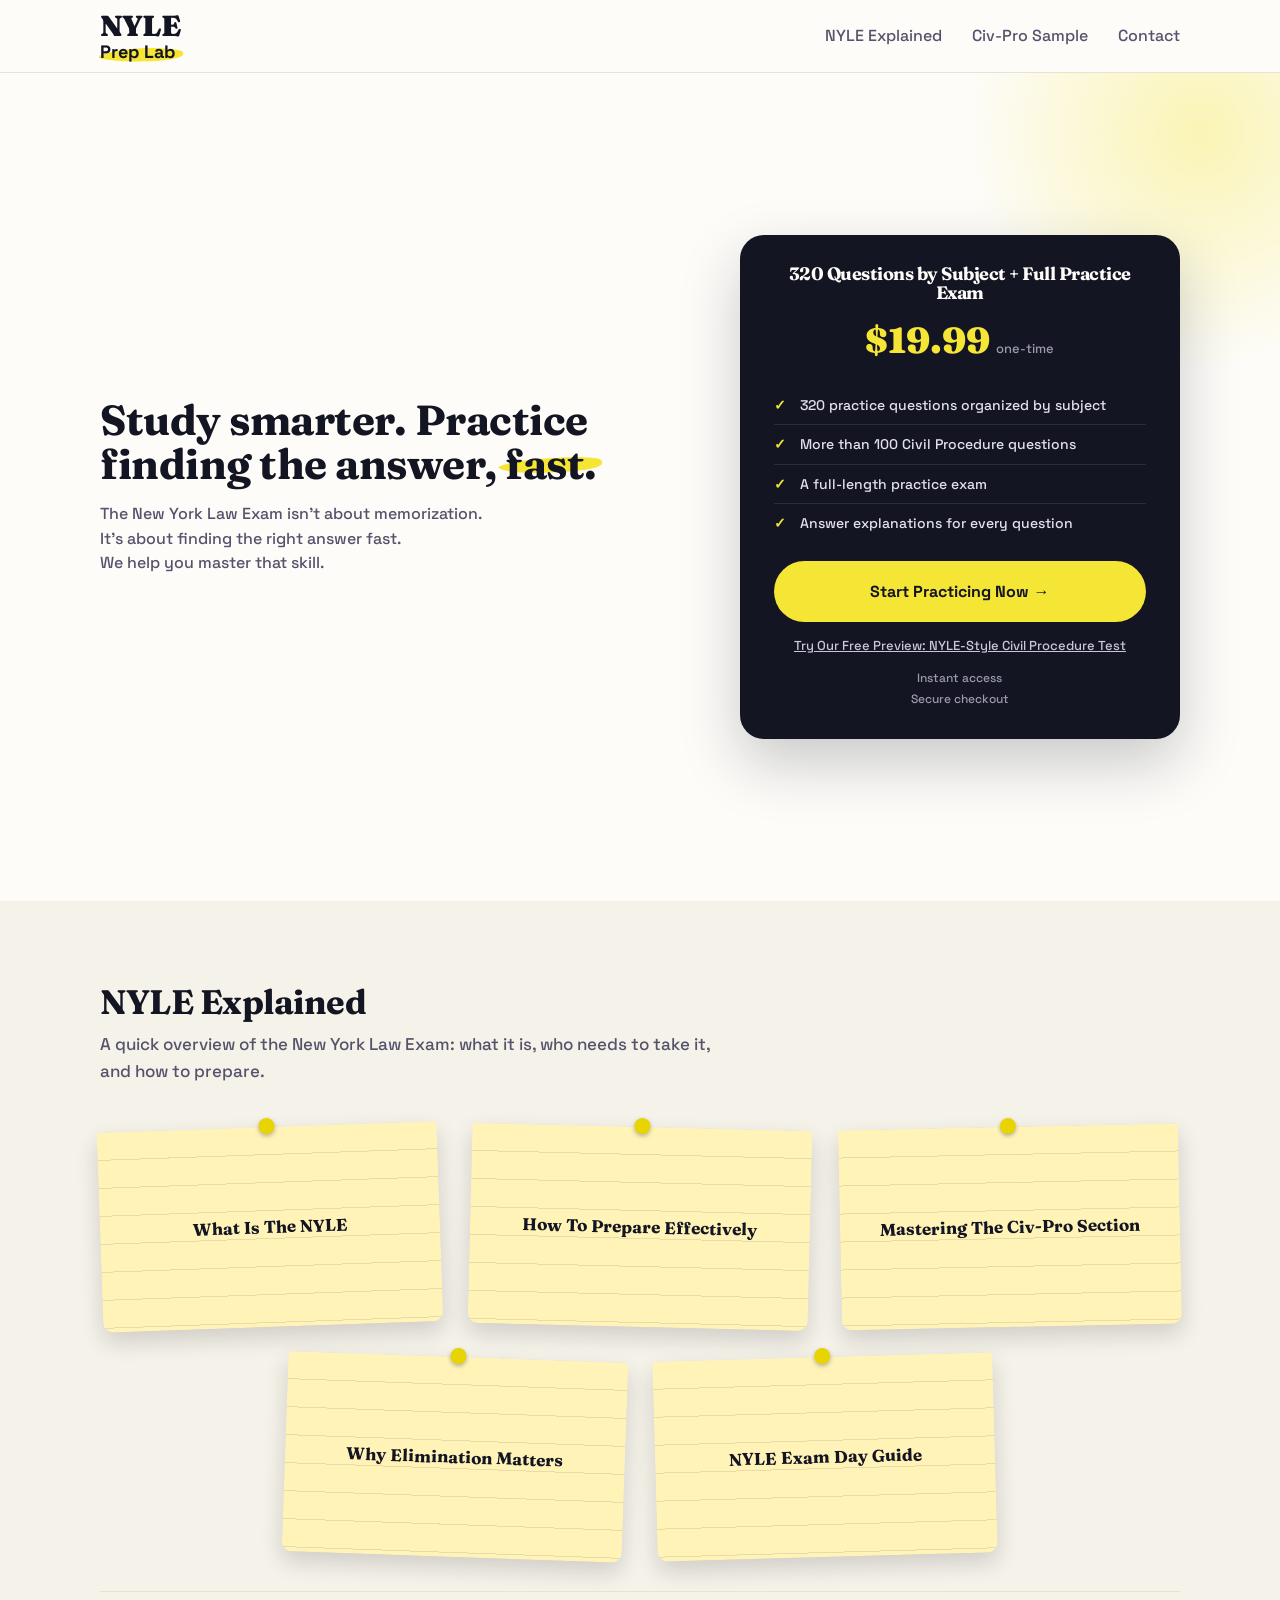
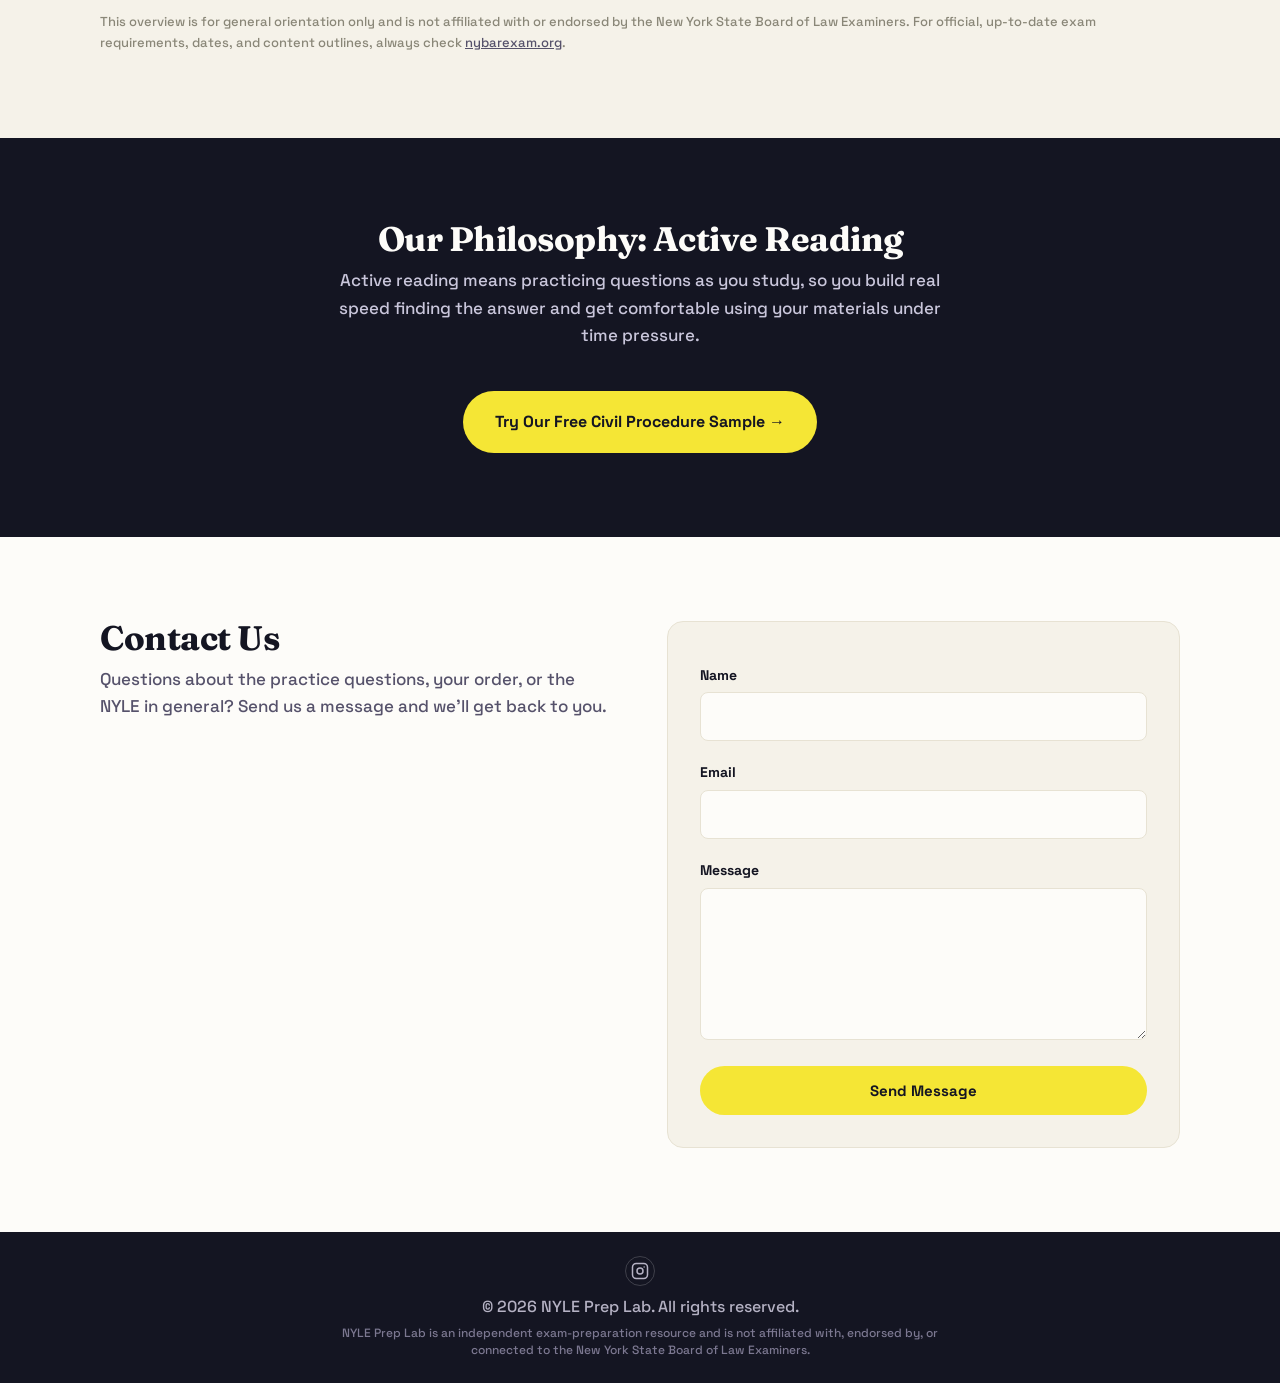
==== commit ce6dddcc: "Update pricing card feature bullets - 320 practice questions, Civil Procedure question count, practi" ====
--- a/index.html
+++ b/index.html
@@ -25,7 +25,7 @@
 
 <link rel="icon" type="image/png" href="assets/brand/favicon-512.png">
 
-<link rel="stylesheet" href="css/style.css?v=4">
+<link rel="stylesheet" href="css/style.css?v=6">
 
 <script type="application/ld+json">
 {
@@ -87,17 +87,19 @@
 
       <div class="pricing-card">
         <div class="pricing-header">
-          <h3>220 Questions by Subject + Full Practice Exam</h3>
+          <h3>320 Questions by Subject + Full Practice Exam</h3>
           <div class="price"><span class="price-amount">$19.99</span><span class="price-note">one-time</span></div>
         </div>
         <ul class="pricing-features">
-          <li>220 practice questions organized by subject</li>
+          <li>320 practice questions organized by subject</li>
+          <li>More than 100 Civil Procedure questions</li>
           <li>A full-length practice exam</li>
-          <li>Instant access</li>
-          <li>Secure checkout</li>
+          <li>Answer explanations for every question</li>
         </ul>
         <a href="https://payhip.com/order?link=jAn7y" target="_blank" rel="noopener" class="btn btn-primary btn-lg btn-block">Start Practicing Now &rarr;</a>
         <a href="https://payhip.com/order?link=jAn7y&free_preview_mode=1" target="_blank" rel="noopener" class="pricing-preview-link">Try Our Free Preview: NYLE-Style Civil Procedure Test</a>
+        <p class="pricing-note">Instant access</p>
+        <p class="pricing-note">Secure checkout</p>
       </div>
     </div>
   </section>
@@ -170,6 +172,6 @@
   </div>
 </footer>
 
-<script src="js/main.js?v=4"></script>
+<script src="js/main.js?v=6"></script>
 </body>
 </html>
--- a/css/style.css
+++ b/css/style.css
@@ -284,6 +284,7 @@
   font-weight: 700;
 }
 .pricing-note { text-align: center; color: #9C98AE; font-size: 12px; margin-top: 12px; }
+.pricing-note + .pricing-note { margin-top: 2px; }
 .pricing-preview-link { display: block; text-align: center; color: #C9C6DB; font-size: 13px; margin-top: 14px; text-decoration: underline; }
 .pricing-preview-link:hover { color: var(--amber); }
 
@@ -327,23 +328,32 @@
 .form-status.error { background: #FBEAEA; color: #7A2626; }
 
 /* ---------- Footer ---------- */
-.site-footer { background: var(--ink); color: #B5B2C4; padding: 40px 0; text-align: center; }
+.site-footer { background: var(--ink); color: #B5B2C4; padding: 24px 0; text-align: center; }
+.footer-nav {
+  display: flex;
+  justify-content: center;
+  gap: 24px;
+  margin-bottom: 10px;
+}
+.footer-nav a { color: #B5B2C4; font-size: 13px; font-weight: 500; }
+.footer-nav a:hover { color: var(--amber); }
 .footer-social {
   display: inline-flex;
   align-items: center;
   justify-content: center;
-  width: 34px;
-  height: 34px;
+  width: 30px;
+  height: 30px;
   border-radius: 50%;
   color: #B5B2C4;
   border: 1px solid rgba(255,255,255,0.18);
-  margin-bottom: 14px;
+  margin-bottom: 8px;
 }
 .footer-social:hover { color: var(--amber); border-color: var(--amber); }
 .footer-disclaimer {
   font-size: 12px;
+  line-height: 1.4;
   color: #7C7891;
-  margin-top: 10px;
+  margin-top: 6px;
   max-width: 600px;
   margin-left: auto;
   margin-right: auto;
@@ -495,39 +505,55 @@
 .section-dark .section-lead { color: #C9C6DB; }
 
 /* ---------- Practice questions (interactive quiz) ---------- */
-.quiz-page-section { padding: 8px 0 32px; }
-.quiz-page-section .article-back { margin-bottom: 6px; }
-.quiz-page-title { font-size: 19px; margin-bottom: 8px; }
-.quiz-app { max-width: 720px; margin: 0 auto; }
+@keyframes quizFade {
+  from { opacity: 0; transform: translateY(8px); }
+  to { opacity: 1; transform: translateY(0); }
+}
+.quiz-page-section {
+  min-height: calc(100vh - 72px);
+  display: flex;
+  align-items: center;
+  padding: 20px 0;
+}
+.quiz-page-section > .container { width: 100%; }
+.quiz-app { max-width: 880px; margin: 0 auto; }
 .quiz-slide { display: none; }
 .quiz-slide.active {
   display: flex;
   flex-direction: column;
-  background: var(--cream-deep);
-  border: 1px solid var(--border);
-  border-radius: var(--radius);
-  padding: 14px 20px;
-}
-.quiz-progress {
+  background: var(--cream);
+  border-radius: 22px;
+  box-shadow: 0 16px 44px rgba(20, 21, 34, 0.1);
+  padding: 14px 24px;
+  animation: quizFade 0.3s ease;
+}
+.quiz-meta {
+  display: flex;
+  align-items: center;
+  justify-content: space-between;
+  margin-bottom: 6px;
+}
+.quiz-dots { display: flex; gap: 6px; }
+.quiz-dot {
+  width: 7px;
+  height: 7px;
+  border-radius: 50%;
+  background: var(--border);
+}
+.quiz-dot.is-done { background: var(--ink-soft); }
+.quiz-dot.is-current { width: 9px; height: 9px; background: var(--amber-deep); }
+.quiz-count {
   font-family: 'Space Grotesk', sans-serif;
   font-weight: 700;
-  font-size: 11.5px;
-  letter-spacing: 0.4px;
+  font-size: 12px;
+  letter-spacing: 0.3px;
   text-transform: uppercase;
-  color: var(--ink-soft);
-  margin-bottom: 6px;
-}
-.quiz-prompt-scroll {
-  max-height: 100px;
-  overflow-y: auto;
-  padding-right: 8px;
-  margin-bottom: 10px;
-  font-size: 14px;
-  line-height: 1.45;
-}
-.quiz-prompt-scroll p { margin-bottom: 7px; }
-.quiz-prompt-scroll p:last-child { margin-bottom: 0; }
-.quiz-choices-list { display: flex; flex-direction: column; gap: 5px; }
+  color: var(--ink-faint);
+}
+.quiz-prompt { margin-bottom: 8px; font-size: 15px; line-height: 1.38; }
+.quiz-prompt p { margin-bottom: 4px; }
+.quiz-prompt p:last-child { margin-bottom: 0; font-weight: 700; color: var(--ink); }
+.quiz-choices-list { display: grid; grid-template-columns: 1fr 1fr; gap: 8px; }
 .quiz-choice {
   display: flex;
   align-items: flex-start;
@@ -536,49 +562,74 @@
   text-align: left;
   background: var(--cream);
   border: 1.5px solid var(--border);
-  border-radius: 10px;
-  padding: 7px 12px;
+  border-radius: 14px;
+  padding: 8px 12px;
   font: inherit;
+  font-size: 14px;
+  line-height: 1.28;
+  color: var(--ink);
+  cursor: pointer;
+  transition: border-color 0.15s ease, background 0.15s ease, transform 0.15s ease, box-shadow 0.15s ease;
+}
+.quiz-choice:hover { border-color: var(--ink); transform: translateY(-1px); box-shadow: 0 6px 14px rgba(20, 21, 34, 0.08); }
+.quiz-choices-list.answered .quiz-choice { cursor: default; pointer-events: none; }
+.quiz-choices-list.answered .quiz-choice:hover { transform: none; box-shadow: none; }
+.quiz-choice-letter {
+  display: flex;
+  align-items: center;
+  justify-content: center;
+  width: 24px;
+  height: 24px;
+  border-radius: 50%;
+  background: var(--cream-deep);
+  color: var(--ink-soft);
+  font-family: 'Space Grotesk', sans-serif;
+  font-weight: 700;
   font-size: 13px;
-  line-height: 1.35;
-  color: var(--ink);
-  cursor: pointer;
-  transition: background 0.15s ease, border-color 0.15s ease;
-}
-.quiz-choice:hover { border-color: var(--ink); }
-.quiz-choices-list.answered .quiz-choice { cursor: default; pointer-events: none; }
-.quiz-choices-list.answered .quiz-choice:hover { border-color: var(--border); }
+  flex-shrink: 0;
+  transition: background 0.15s ease, color 0.15s ease;
+}
 .quiz-choice.is-correct { background: #E9F7E5; border-color: #23522A; }
+.quiz-choice.is-correct .quiz-choice-letter { background: #23522A; color: #fff; }
 .quiz-choice.is-incorrect { background: #FBEAEA; border-color: #7A2626; }
-.quiz-choice-letter {
-  font-family: 'Fraunces', serif;
-  font-weight: 700;
-  color: var(--ink-soft);
-  flex-shrink: 0;
-}
+.quiz-choice.is-incorrect .quiz-choice-letter { background: #7A2626; color: #fff; }
 .quiz-feedback {
   display: none;
-  border-top: 1px dashed var(--border);
   margin-top: 6px;
-  padding-top: 6px;
-  max-height: 64px;
-  overflow-y: auto;
+  padding: 7px 12px;
+  background: var(--cream-deep);
+  border-radius: 12px;
+  border-left: 3px solid var(--amber-deep);
+  animation: quizFade 0.25s ease;
 }
 .quiz-slide.answered .quiz-feedback { display: block; }
-.quiz-feedback-answer { font-weight: 700; margin-bottom: 3px; font-size: 12.5px; }
+.quiz-feedback-answer { font-weight: 700; margin-bottom: 3px; font-size: 13.5px; }
 .quiz-correct-letter {
   display: inline-block;
   background: var(--amber);
-  padding: 1px 10px;
+  padding: 1px 9px;
   border-radius: 6px;
   font-weight: 700;
 }
-.quiz-feedback-explanation { color: var(--ink-soft); font-size: 12.5px; line-height: 1.4; margin: 0; }
-.quiz-next-btn { display: none; margin-top: 6px; align-self: flex-start; padding: 8px 18px; font-size: 13px; }
+.quiz-feedback-explanation { color: var(--ink-soft); font-size: 13px; line-height: 1.3; margin: 0; }
+.quiz-next-btn { display: none; margin-top: 6px; align-self: flex-start; padding: 8px 18px; font-size: 13.5px; }
 .quiz-slide.answered .quiz-next-btn { display: inline-block; }
+.quiz-complete {
+  display: none;
+  margin-top: 6px;
+  padding-top: 6px;
+  border-top: 1px solid var(--border);
+  text-align: center;
+  animation: quizFade 0.3s ease;
+}
+.quiz-slide.answered .quiz-complete { display: block; }
+.quiz-complete-title { font-family: 'Fraunces', serif; font-weight: 700; font-size: 14.5px; margin-bottom: 6px; }
+.quiz-complete-btn { padding: 8px 18px; font-size: 13px; }
 
 @media (max-width: 680px) {
-  .quiz-slide.active { padding: 20px 18px; }
-  .quiz-prompt-scroll { max-height: none; overflow-y: visible; }
-  .quiz-feedback { max-height: none; overflow-y: visible; }
-}
+  .quiz-page-section { min-height: 0; padding: 20px 0 40px; }
+  .quiz-slide.active { padding: 18px 18px; }
+  .quiz-choices-list { grid-template-columns: 1fr; }
+  .quiz-prompt { font-size: 14px; }
+  .quiz-choice { font-size: 13px; padding: 9px 12px; }
+}
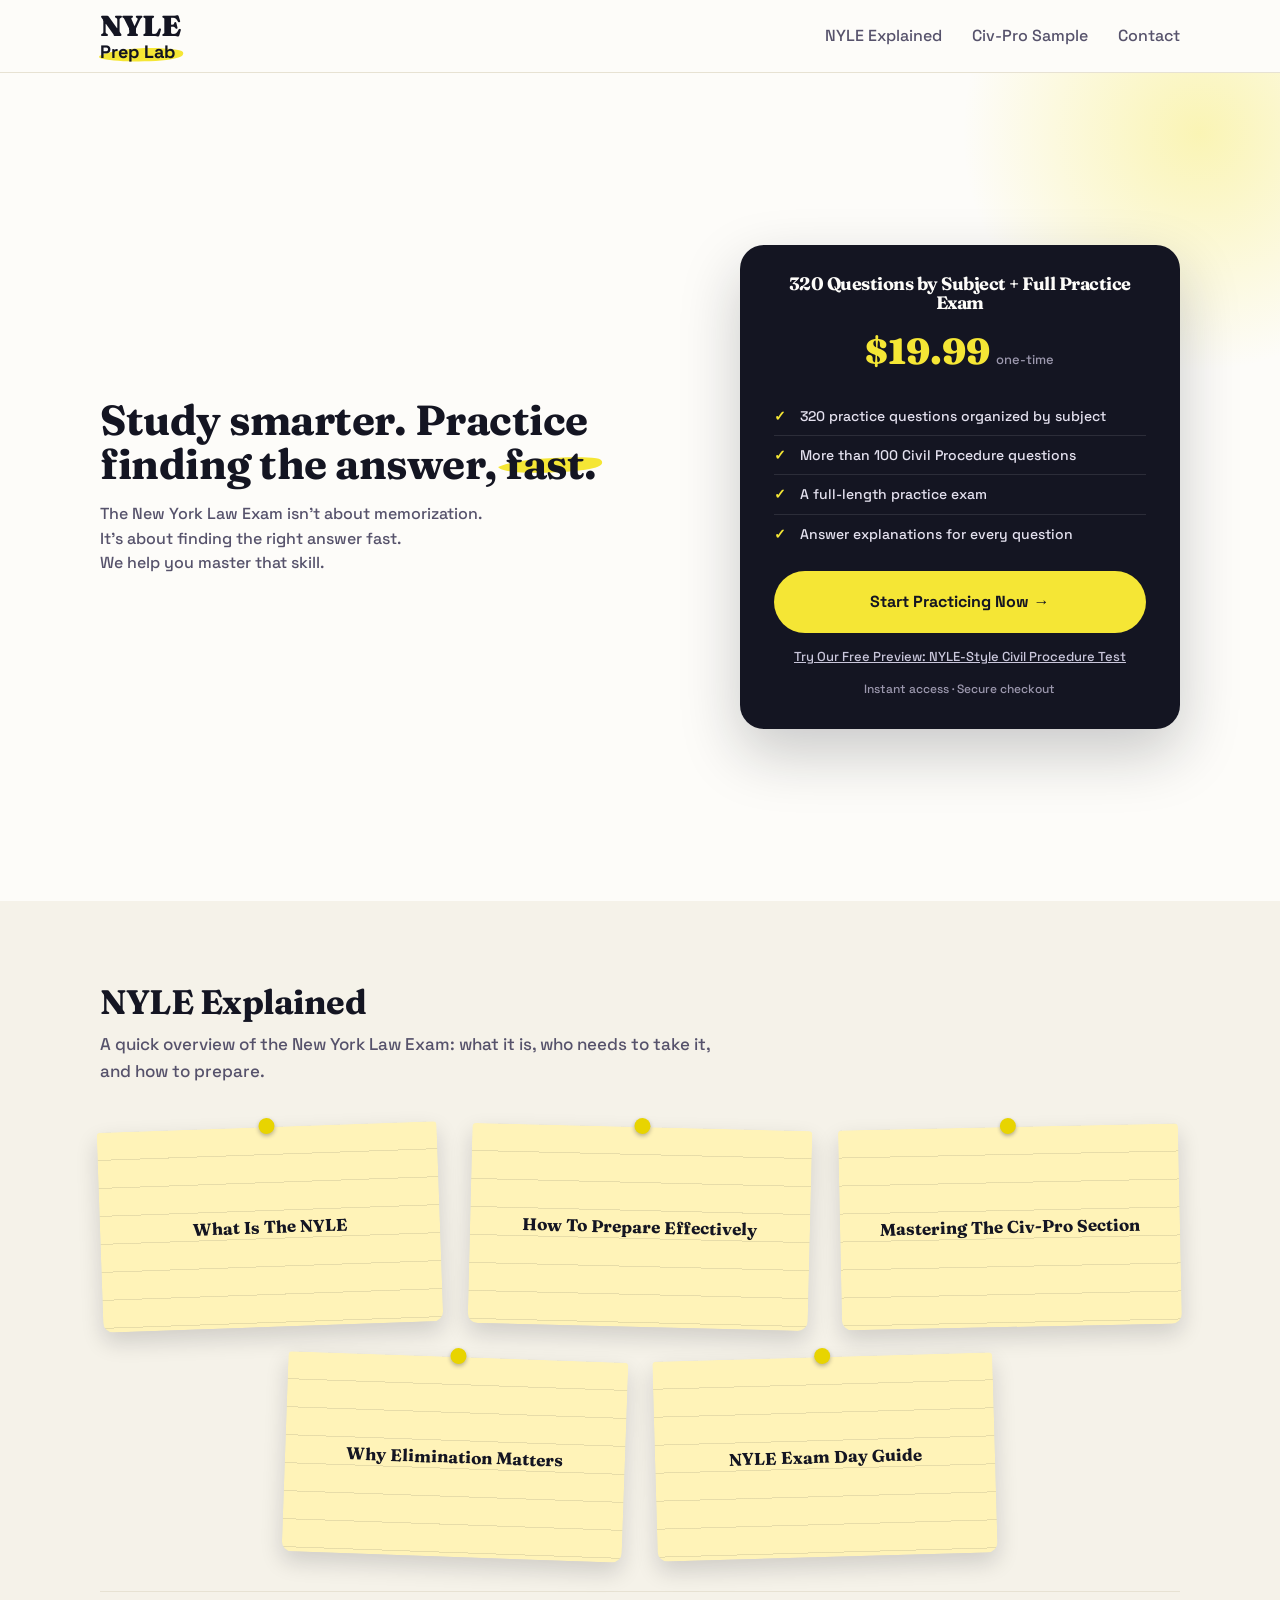
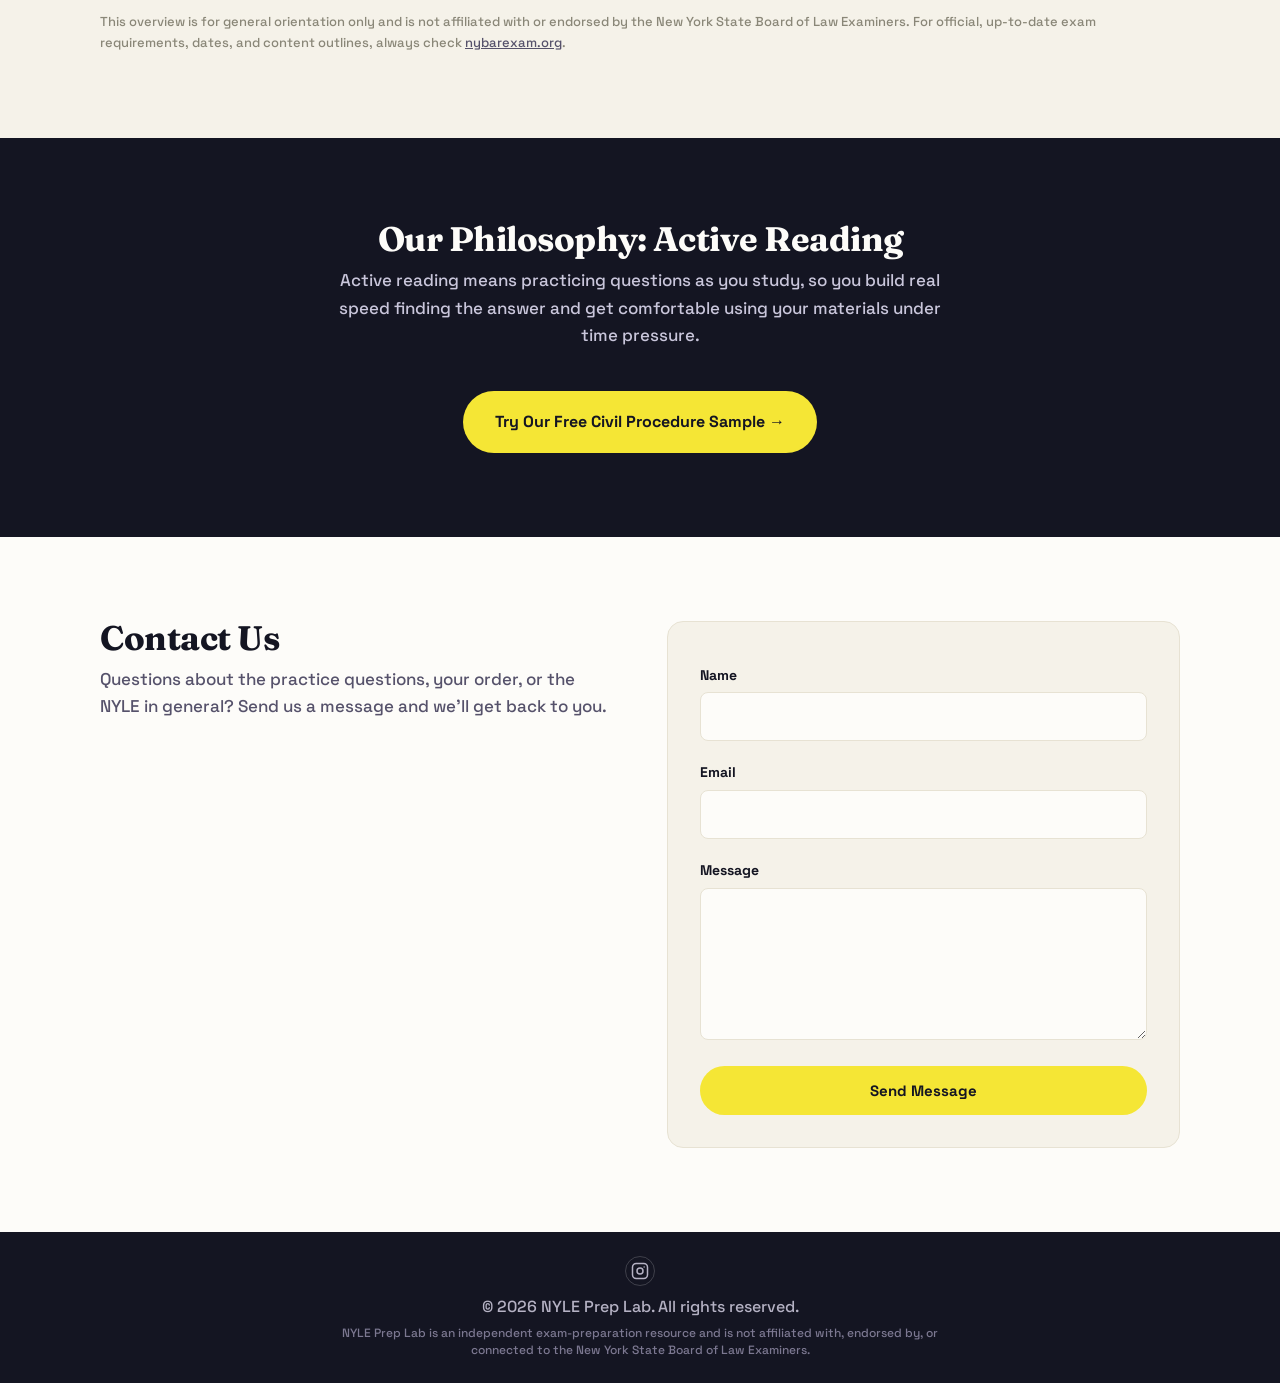
==== commit 38d06941: "Combine pricing card's Instant access and Secure checkout into one row Co-Authored-By: Claude Sonnet" ====
--- a/index.html
+++ b/index.html
@@ -13,13 +13,13 @@
 <meta charset="UTF-8">
 <meta name="viewport" content="width=device-width, initial-scale=1.0">
 <title>NYLE Prep Lab | New York Law Exam Practice Questions</title>
-<meta name="description" content="NYLE Prep Lab helps you pass the New York Law Exam (NYLE) with 220+ practice questions organized by subject, a full timed practice exam, and clear explanations for every answer.">
+<meta name="description" content="NYLE Prep Lab helps you pass the New York Law Exam (NYLE) with 320+ practice questions organized by subject, a full timed practice exam, and clear explanations for every answer.">
 <link rel="canonical" href="https://nylepreplab.com/">
 
 <!-- Open Graph -->
 <meta property="og:type" content="website">
 <meta property="og:title" content="NYLE Prep Lab | New York Law Exam Practice Questions">
-<meta property="og:description" content="220+ NYLE practice questions organized by subject, plus a full timed practice exam. Instant access, lifetime updates.">
+<meta property="og:description" content="320+ NYLE practice questions organized by subject, plus a full timed practice exam. Instant access, lifetime updates.">
 <meta property="og:url" content="https://nylepreplab.com/">
 <meta property="og:image" content="https://nylepreplab.com/assets/brand/instagram-profile.png">
 
@@ -31,8 +31,8 @@
 {
   "@context": "https://schema.org",
   "@type": "Product",
-  "name": "NYLE Prep Lab — 220 Questions by Subject + Full Practice Exam",
-  "description": "220+ New York Law Exam (NYLE) practice questions organized by subject, plus a full-length timed practice exam with explanations.",
+  "name": "NYLE Prep Lab: 320 Questions by Subject + Full Practice Exam",
+  "description": "320+ New York Law Exam (NYLE) practice questions organized by subject, plus a full-length timed practice exam with explanations.",
   "brand": { "@type": "Brand", "name": "NYLE Prep Lab" },
   "offers": {
     "@type": "Offer",
@@ -98,8 +98,7 @@
         </ul>
         <a href="https://payhip.com/order?link=jAn7y" target="_blank" rel="noopener" class="btn btn-primary btn-lg btn-block">Start Practicing Now &rarr;</a>
         <a href="https://payhip.com/order?link=jAn7y&free_preview_mode=1" target="_blank" rel="noopener" class="pricing-preview-link">Try Our Free Preview: NYLE-Style Civil Procedure Test</a>
-        <p class="pricing-note">Instant access</p>
-        <p class="pricing-note">Secure checkout</p>
+        <p class="pricing-note">Instant access &middot; Secure checkout</p>
       </div>
     </div>
   </section>
--- a/css/style.css
+++ b/css/style.css
@@ -284,7 +284,6 @@
   font-weight: 700;
 }
 .pricing-note { text-align: center; color: #9C98AE; font-size: 12px; margin-top: 12px; }
-.pricing-note + .pricing-note { margin-top: 2px; }
 .pricing-preview-link { display: block; text-align: center; color: #C9C6DB; font-size: 13px; margin-top: 14px; text-decoration: underline; }
 .pricing-preview-link:hover { color: var(--amber); }
 
